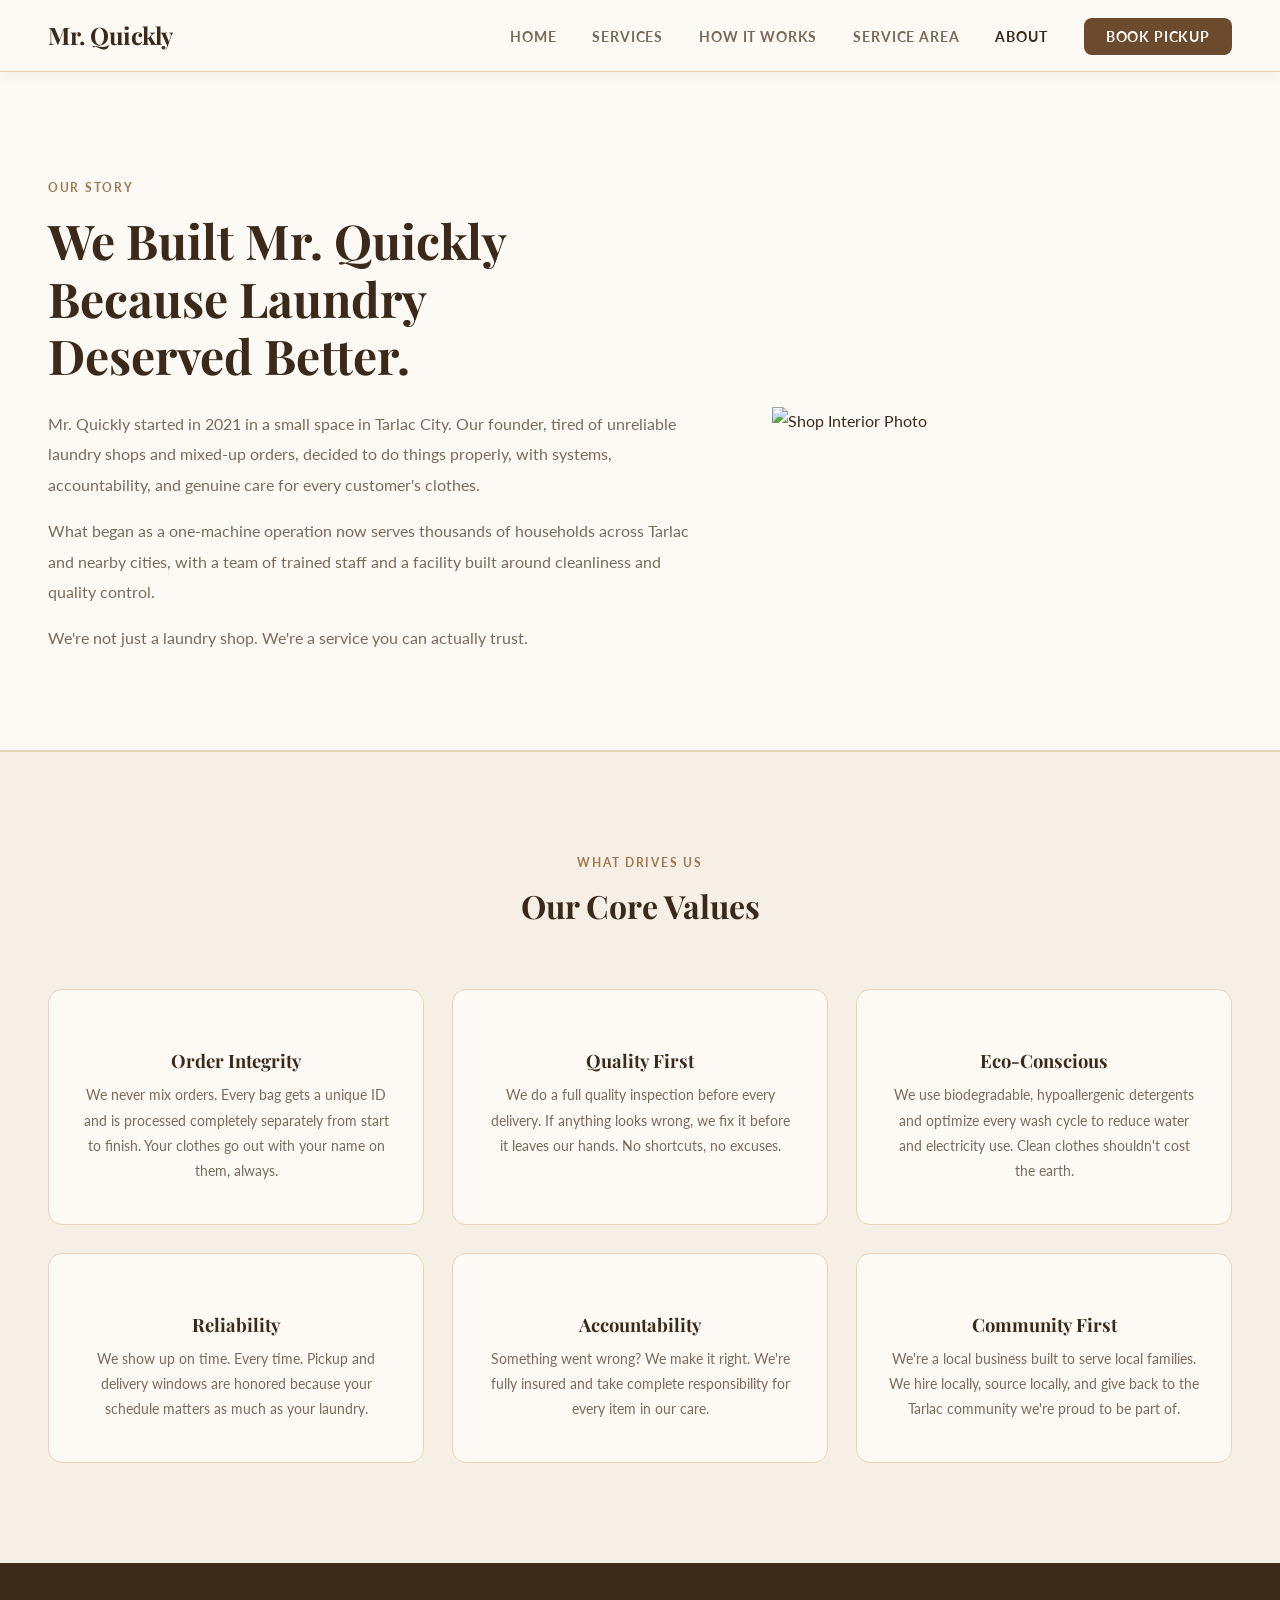
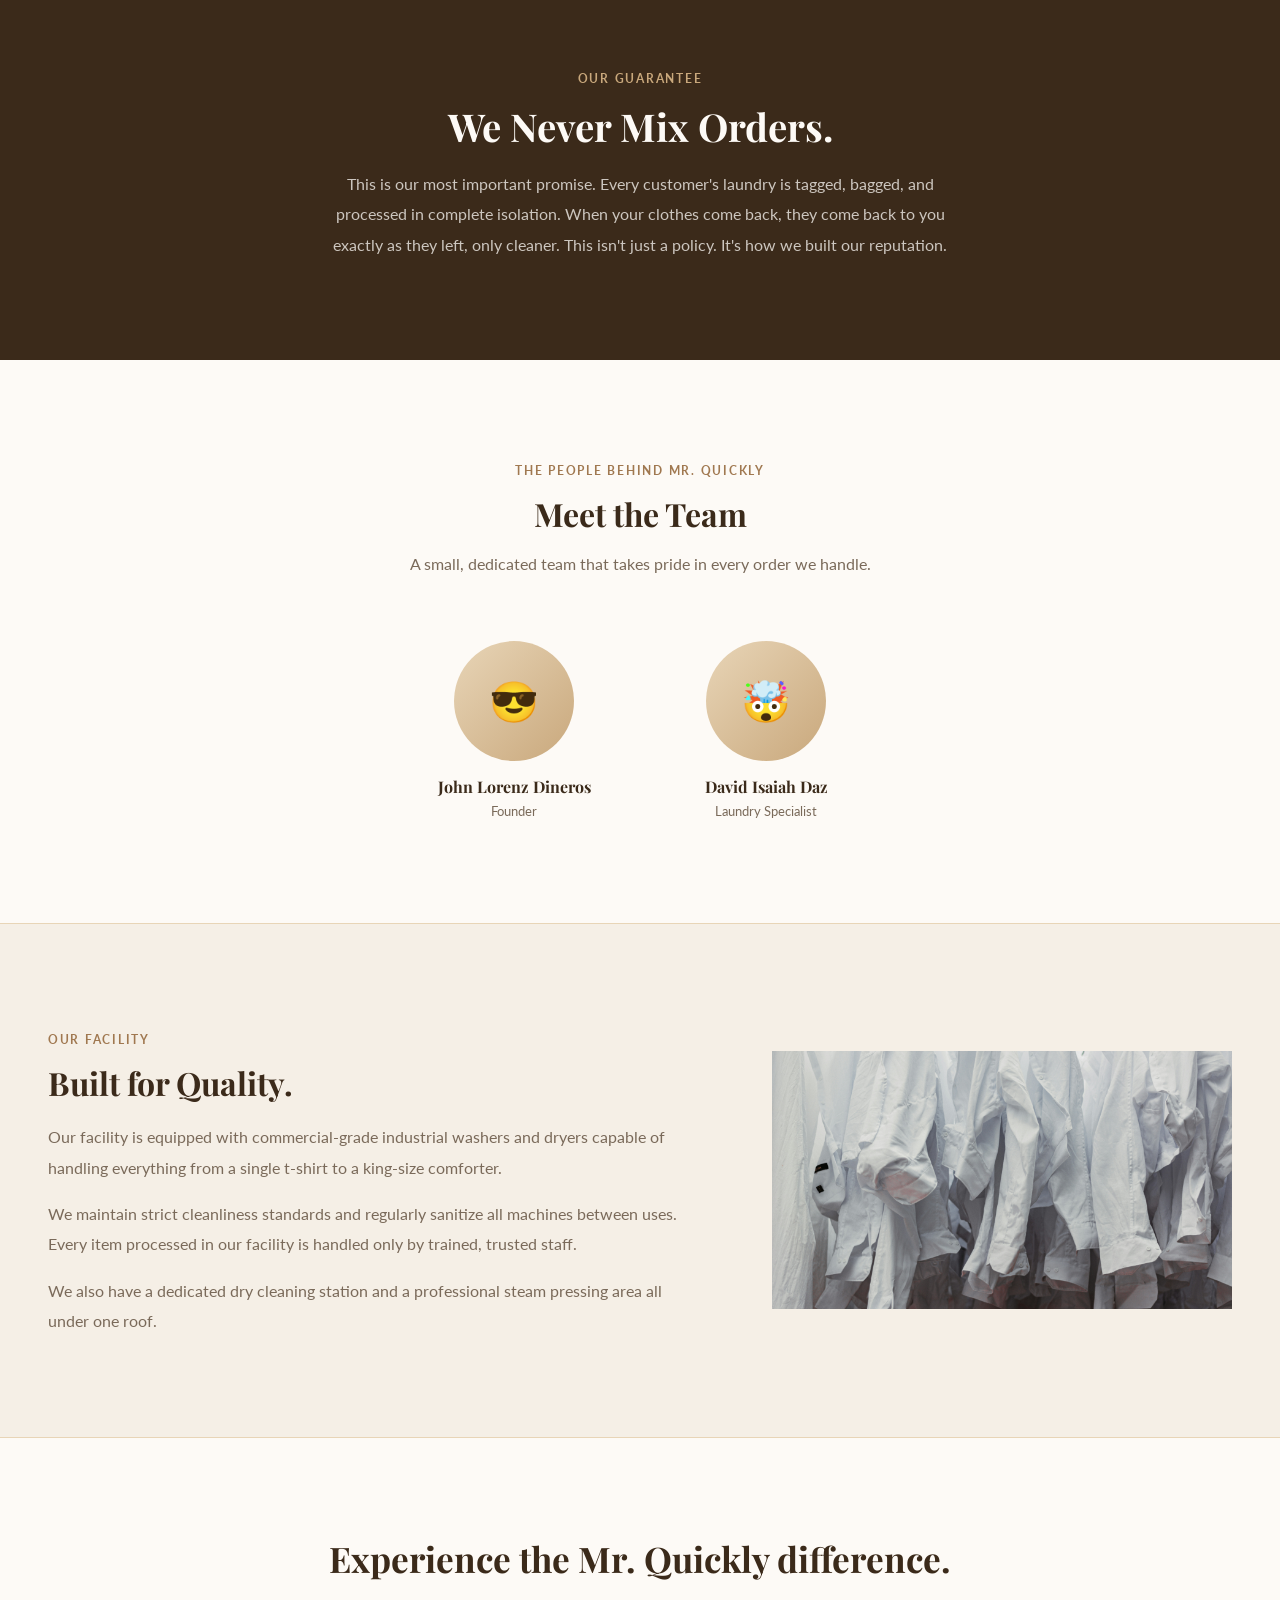
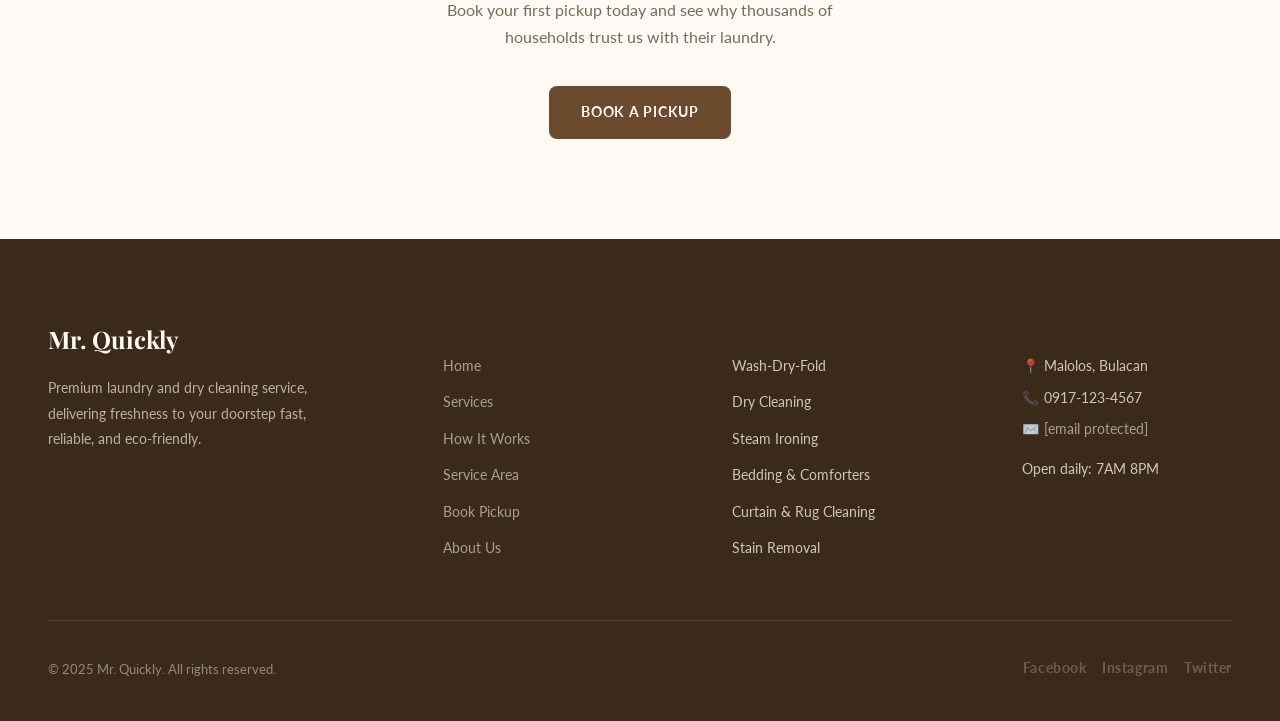
==== about.html @ 96f2aeb7 "initial commit" ====
<!DOCTYPE html>
<html lang="en">
<head>
  <meta charset="UTF-8" />
  <meta name="viewport" content="width=device-width, initial-scale=1.0" />
  <title>About Us Mr. Quickly</title>
  <link rel="stylesheet" href="style.css" />
</head>
<body>

  <!-- NAVBAR -->
  <nav class="navbar">
    <div class="navbar-inner">
      <a href="index.html" class="navbar-logo">Mr. Quickly</a>
      <ul class="navbar-links">
        <li><a href="index.html">Home</a></li>
        <li><a href="services.html">Services</a></li>
        <li><a href="how-it-works.html">How It Works</a></li>
        <li><a href="service-area.html">Service Area</a></li>
        <li><a href="about.html" class="active">About</a></li>
        <li class="nav-cta"><a href="book.html">Book Pickup</a></li>
      </ul>
    </div>
  </nav>

  <div class="page-content">

    <!-- ABOUT HERO -->
    <section style="background: var(--white); border-bottom: 1px solid var(--beige-mid);">
      <div class="about-hero">
        <div class="about-hero-content">
          <span class="section-label">Our Story</span>
          <h1>We Built Mr. Quickly<br>Because Laundry<br>Deserved Better.</h1>
          <p>Mr. Quickly started in 2021 in a small space in Tarlac City. Our founder, tired of unreliable laundry shops and mixed-up orders, decided to do things properly, with systems, accountability, and genuine care for every customer's clothes.</p>
          <p>What began as a one-machine operation now serves thousands of households across Tarlac and nearby cities, with a team of trained staff and a facility built around cleanliness and quality control.</p>
          <p>We're not just a laundry shop. We're a service you can actually trust.</p>
        </div>
        <div class="about-hero-image">
          <img src="img/interior.jpg" alt="Shop Interior Photo">
        </div>
      </div>
    </section>

    <!-- VALUES -->
    <section class="about-values">
      <span class="section-label" style="display: block; text-align: center; margin-bottom: 14px;">What Drives Us</span>
      <h2>Our Core Values</h2>
      <div class="values-grid">
        <div class="value-card">
          <div class="value-icon"></div>
          <h3>Order Integrity</h3>
          <p>We never mix orders. Every bag gets a unique ID and is processed completely separately from start to finish. Your clothes go out with your name on them, always.</p>
        </div>
        <div class="value-card">
          <div class="value-icon"></div>
          <h3>Quality First</h3>
          <p>We do a full quality inspection before every delivery. If anything looks wrong, we fix it before it leaves our hands. No shortcuts, no excuses.</p>
        </div>
        <div class="value-card">
          <div class="value-icon"></div>
          <h3>Eco-Conscious</h3>
          <p>We use biodegradable, hypoallergenic detergents and optimize every wash cycle to reduce water and electricity use. Clean clothes shouldn't cost the earth.</p>
        </div>
        <div class="value-card">
          <div class="value-icon"></div>
          <h3>Reliability</h3>
          <p>We show up on time. Every time. Pickup and delivery windows are honored because your schedule matters as much as your laundry.</p>
        </div>
        <div class="value-card">
          <div class="value-icon"></div>
          <h3>Accountability</h3>
          <p>Something went wrong? We make it right. We're fully insured and take complete responsibility for every item in our care.</p>
        </div>
        <div class="value-card">
          <div class="value-icon"></div>
          <h3>Community First</h3>
          <p>We're a local business built to serve local families. We hire locally, source locally, and give back to the Tarlac community we're proud to be part of.</p>
        </div>
      </div>
    </section>

    <!-- PROMISE -->
    <section class="about-promise">
      <span class="section-label" style="color: var(--tan);">Our Guarantee</span>
      <h2>We Never Mix Orders.</h2>
      <p>This is our most important promise. Every customer's laundry is tagged, bagged, and processed in complete isolation. When your clothes come back, they come back to you exactly as they left, only cleaner. This isn't just a policy. It's how we built our reputation.</p>
    </section>

    <!-- TEAM -->
    <section class="about-team" style="padding: 100px 48px;">
      <div style="max-width: 1360px; margin: 0 auto;">
        <span class="section-label" style="display: block; text-align: center; margin-bottom: 14px;">The People Behind Mr. Quickly</span>
        <h2>Meet the Team</h2>
        <p style="text-align: center; color: var(--gray-warm); margin-bottom: 64px; max-width: 480px; margin-left: auto; margin-right: auto;">A small, dedicated team that takes pride in every order we handle.</p>
        <div class="team-grid">
          <div class="team-card">
            <div class="team-avatar">😎</div>
            <h4>John Lorenz Dineros</h4>
            <p>Founder</p>
          </div>
          <div class="team-card">
            <div class="team-avatar">🤯</div>
            <h4>David Isaiah Daz</h4>
            <p>Laundry Specialist</p>
          </div>
        </div>
      </div>
    </section>

    <!-- FACILITY -->
    <section style="padding: 100px 48px; background: var(--beige); border-top: 1px solid var(--beige-mid);">
      <div style="max-width: 1360px; margin: 0 auto; display: flex; gap: 80px; align-items: center;">
        <div style="flex: 1;">
          <span class="section-label">Our Facility</span>
          <h2 style="font-size: 2rem; margin-bottom: 20px;">Built for Quality.</h2>
          <p style="color: var(--gray-warm); line-height: 1.9; margin-bottom: 16px;">Our facility is equipped with commercial-grade industrial washers and dryers capable of handling everything from a single t-shirt to a king-size comforter.</p>
          <p style="color: var(--gray-warm); line-height: 1.9; margin-bottom: 16px;">We maintain strict cleanliness standards and regularly sanitize all machines between uses. Every item processed in our facility is handled only by trained, trusted staff.</p>
          <p style="color: var(--gray-warm); line-height: 1.9;">We also have a dedicated dry cleaning station and a professional steam pressing area all under one roof.</p>
        </div>
        <div style="flex: 0 0 460px;">
          <img src="img/white-clothes.jpg" alt="Clothes">
        </div>
      </div>
    </section>

    <!-- CTA -->
    <section style="padding: 100px 48px; text-align: center; background: var(--white); border-top: 1px solid var(--beige-mid);">
      <h2 style="font-size: 2.2rem; margin-bottom: 16px;">Experience the Mr. Quickly difference.</h2>
      <p style="color: var(--gray-warm); margin-bottom: 36px; max-width: 440px; margin-left: auto; margin-right: auto;">Book your first pickup today and see why thousands of households trust us with their laundry.</p>
      <a href="book.html" class="btn-primary">Book a Pickup</a>
    </section>

  </div>

  <!-- FOOTER -->
  <footer class="footer">
    <div class="footer-inner">
      <div class="footer-top">
        <div class="footer-brand">
          <div class="footer-logo">Mr. Quickly</div>
          <p>Premium laundry and dry cleaning service, delivering freshness to your doorstep fast, reliable, and eco-friendly.</p>
        </div>
        <div class="footer-col">
          <h4>Pages</h4>
          <ul>
            <li><a href="index.html">Home</a></li>
            <li><a href="services.html">Services</a></li>
            <li><a href="how-it-works.html">How It Works</a></li>
            <li><a href="service-area.html">Service Area</a></li>
            <li><a href="book.html">Book Pickup</a></li>
            <li><a href="about.html">About Us</a></li>
          </ul>
        </div>
        <div class="footer-col">
          <h4>Services</h4>
          <ul>
            <li>Wash-Dry-Fold</li>
            <li>Dry Cleaning</li>
            <li>Steam Ironing</li>
            <li>Bedding & Comforters</li>
            <li>Curtain & Rug Cleaning</li>
            <li>Stain Removal</li>
          </ul>
        </div>
        <div class="footer-col footer-contact">
          <h4>Contact</h4>
          <p>📍 Malolos, Bulacan</p>
          <p>📞 0917-123-4567</p>
          <p>✉️ <a href="/cdn-cgi/l/email-protection" class="__cf_email__" data-cfemail="adc5c8c1c1c2eddddfc8ded9c2daccdec583ddc5">[email&#160;protected]</a></p>
          <p style="margin-top:16px;">Open daily: 7AM 8PM</p>
        </div>
      </div>
      <div class="footer-bottom">
        <span>© 2025 Mr. Quickly. All rights reserved.</span>
        <div class="social-links">
          <a href="#">Facebook</a>
          <a href="#">Instagram</a>
          <a href="#">Twitter</a>
        </div>
      </div>
    </div>
  </footer>
</body>
</html>
---- style.css ----
@import url('https://fonts.googleapis.com/css2?family=Playfair+Display:wght@400;500;600;700&family=Lato:wght@300;400;700&display=swap');

:root {
  --beige: #F5EFE6;
  --beige-dark: #EDE0CE;
  --beige-mid: #E8D5B7;
  --white: #FDFAF6;
  --brown-deep: #3B2A1A;
  --brown-mid: #6B4A2E;
  --brown-light: #A07850;
  --brown-accent: #8B5E3C;
  --tan: #C9A87C;
  --gray-warm: #7A6A5A;
  --shadow: 0 4px 24px rgba(59,42,26,0.10);
  --shadow-lg: 0 8px 40px rgba(59,42,26,0.14);
  --radius: 14px;
  --radius-sm: 8px;
}

*, *::before, *::after {
  box-sizing: border-box;
  margin: 0;
  padding: 0;
}

html {
  scroll-behavior: smooth;
}

body {
  background: var(--beige);
  color: var(--brown-deep);
  font-family: 'Lato', sans-serif;
  font-weight: 400;
  line-height: 1.7;
  min-width: 1200px;
}

h1, h2, h3, h4 {
  font-family: 'Playfair Display', serif;
  color: var(--brown-deep);
  line-height: 1.2;
}

a {
  text-decoration: none;
  color: inherit;
}

img {
  max-width: 100%;
  display: block;
}

/* ─── NAVBAR ─── */
.navbar {
  position: fixed;
  top: 0;
  left: 0;
  width: 100%;
  z-index: 100;
  background: var(--white);
  border-bottom: 1px solid var(--beige-mid);
  box-shadow: 0 2px 16px rgba(59,42,26,0.06);
  height: 72px;
  display: flex;
  align-items: center;
}

.navbar-inner {
  max-width: 1360px;
  margin: 0 auto;
  padding: 0 48px;
  width: 100%;
  display: flex;
  align-items: center;
  justify-content: space-between;
}

.navbar-logo {
  font-family: 'Playfair Display', serif;
  font-size: 1.5rem;
  font-weight: 700;
  color: var(--brown-deep);
  letter-spacing: -0.5px;
}

.navbar-logo span {
  color: var(--brown-accent);
}

.navbar-links {
  display: flex;
  gap: 36px;
  list-style: none;
  align-items: center;
}

.navbar-links a {
  font-size: 0.88rem;
  font-weight: 700;
  letter-spacing: 0.06em;
  text-transform: uppercase;
  color: var(--gray-warm);
}

.navbar-links a:hover,
.navbar-links a.active {
  color: var(--brown-deep);
}

.navbar-links .nav-cta a {
  background: var(--brown-mid);
  color: var(--white);
  padding: 10px 22px;
  border-radius: var(--radius-sm);
}

.navbar-links .nav-cta a:hover {
  background: var(--brown-deep);
  color: var(--white);
}

/* ─── PAGE WRAPPER ─── */
.page-content {
  padding-top: 72px;
}

/* ─── BUTTONS ─── */
.btn-primary {
  display: inline-block;
  background: var(--brown-mid);
  color: var(--white);
  padding: 14px 32px;
  border-radius: var(--radius-sm);
  font-family: 'Lato', sans-serif;
  font-size: 0.9rem;
  font-weight: 700;
  letter-spacing: 0.05em;
  text-transform: uppercase;
  border: none;
  cursor: pointer;
}

.btn-primary:hover {
  background: var(--brown-deep);
  color: var(--white);
}

.btn-outline {
  display: inline-block;
  background: transparent;
  color: var(--brown-mid);
  padding: 13px 31px;
  border-radius: var(--radius-sm);
  font-family: 'Lato', sans-serif;
  font-size: 0.9rem;
  font-weight: 700;
  letter-spacing: 0.05em;
  text-transform: uppercase;
  border: 2px solid var(--brown-mid);
  cursor: pointer;
}

.btn-outline:hover {
  background: var(--brown-mid);
  color: var(--white);
}

/* ─── SECTION LABEL ─── */
.section-label {
  display: inline-block;
  font-size: 0.78rem;
  font-weight: 700;
  letter-spacing: 0.14em;
  text-transform: uppercase;
  color: var(--brown-light);
  margin-bottom: 14px;
}

/* ─── HERO BANNER (full-width background) ─── */
.hero-banner {
  position: relative;
  width: 100%;
  min-height: 92vh;
  display: flex;
  align-items: center;
  justify-content: center;
  text-align: center;
  background:
    url('img/hero-bg.jpg') center center / cover no-repeat;
}

.hero-banner-overlay {
  position: absolute;
  inset: 0;
  background: linear-gradient(
    160deg,
    rgba(42, 28, 14, 0.72) 0%,
    rgba(91, 60, 30, 0.55) 60%,
    rgba(42, 28, 14, 0.65) 100%
  );
}

.hero-banner-content {
  position: relative;
  z-index: 1;
  max-width: 760px;
  padding: 0 48px;
}

.hero-banner-content h1 {
  font-size: 4.2rem;
  color: var(--white);
  margin-bottom: 24px;
  line-height: 1.1;
  text-shadow: 0 2px 20px rgba(0,0,0,0.25);
}

.hero-banner-content h1 em {
  font-style: italic;
  color: var(--tan);
}

.hero-banner-content p {
  font-size: 1.1rem;
  color: rgba(255, 255, 255, 0.82);
  margin-bottom: 40px;
  line-height: 1.85;
  max-width: 580px;
  margin-left: auto;
  margin-right: auto;
}

.hero-banner-content .hero-btns {
  justify-content: center;
}

.hero-banner-content .btn-outline:hover {
  background: rgba(255,255,255,0.15);
  border-color: var(--white);
  color: var(--white);
}

.hero-content {
  flex: 1;
  max-width: 560px;
}

.hero-content h1 {
  font-size: 3.8rem;
  font-weight: 700;
  color: var(--brown-deep);
  line-height: 1.1;
  margin-bottom: 24px;
}

.hero-content h1 em {
  font-style: italic;
  color: var(--brown-accent);
}

.hero-content p {
  font-size: 1.1rem;
  color: var(--gray-warm);
  margin-bottom: 36px;
  line-height: 1.8;
}

.hero-btns {
  display: flex;
  gap: 16px;
  align-items: center;
}

.hero-image {
  flex: 1;
  max-width: 580px;
}

.hero-image img {
  width: 100%;
  border-radius: 20px;
  box-shadow: var(--shadow-lg);
  object-fit: cover;
  height: 520px;
}

.hero-img-placeholder {
  width: 100%;
  height: 520px;
  border-radius: 20px;
  background: linear-gradient(135deg, var(--beige-mid) 0%, var(--tan) 60%, var(--brown-light) 100%);
  box-shadow: var(--shadow-lg);
  display: flex;
  flex-direction: column;
  align-items: center;
  justify-content: center;
  gap: 12px;
  color: var(--white);
}

/* ─── SELLING POINTS ─── */
.selling-points {
  background: var(--white);
  border-top: 1px solid var(--beige-mid);
  border-bottom: 1px solid var(--beige-mid);
  padding: 60px 48px;
}

.selling-points-inner {
  max-width: 1360px;
  margin: 0 auto;
  display: flex;
  gap: 0;
  justify-content: center;
}

.sp-item {
  flex: 1;
  text-align: center;
  padding: 40px 48px;
  border-right: 1px solid var(--beige-mid);
}

.sp-item:last-child {
  border-right: none;
}

.sp-icon {
  font-size: 2.2rem;
  margin-bottom: 16px;
}

.sp-item h3 {
  font-size: 1.2rem;
  font-weight: 600;
  margin-bottom: 8px;
}

.sp-item p {
  font-size: 0.9rem;
  color: var(--gray-warm);
}

/* ─── TESTIMONIAL STRIP ─── */
.testimonial-strip {
  background: var(--brown-deep);
  color: var(--white);
  padding: 80px 48px;
  text-align: center;
}

.testimonial-strip blockquote {
  max-width: 700px;
  margin: 0 auto;
  font-family: 'Playfair Display', serif;
  font-size: 1.6rem;
  font-style: italic;
  line-height: 1.6;
  opacity: 0.95;
}

.testimonial-strip cite {
  display: block;
  margin-top: 20px;
  font-family: 'Lato', sans-serif;
  font-size: 0.85rem;
  letter-spacing: 0.1em;
  text-transform: uppercase;
  opacity: 0.6;
  font-style: normal;
}

/* ─── HOME: WHY SECTION ─── */
.why-section {
  padding: 120px 48px;
  max-width: 1360px;
  margin: 0 auto;
  display: flex;
  gap: 80px;
  align-items: center;
}

.why-content {
  flex: 1;
}

.why-content h2 {
  font-size: 2.8rem;
  margin-bottom: 20px;
}

.why-content p {
  color: var(--gray-warm);
  font-size: 1rem;
  margin-bottom: 16px;
}

.why-features {
  margin-top: 32px;
  display: flex;
  flex-direction: column;
  gap: 14px;
}

.why-feature {
  display: flex;
  align-items: center;
  gap: 14px;
  font-size: 0.95rem;
}

.why-feature-dot {
  width: 8px;
  height: 8px;
  background: var(--brown-accent);
  border-radius: 50%;
  flex-shrink: 0;
}

.why-image {
  flex: 1;
  max-width: 500px;
}

.img-placeholder {
  width: 100%;
  height: 420px;
  border-radius: var(--radius);
  background: linear-gradient(135deg, var(--beige-mid) 0%, var(--beige-dark) 100%);
  display: flex;
  align-items: center;
  justify-content: center;
  color: var(--brown-light);
  font-family: 'Playfair Display', serif;
  font-size: 1rem;
  box-shadow: var(--shadow);
}

/* ─── SERVICES PAGE ─── */
.services-hero {
  background: var(--white);
  padding: 100px 48px 80px;
  text-align: center;
  border-bottom: 1px solid var(--beige-mid);
}

.services-hero h1 {
  font-size: 3rem;
  margin-bottom: 16px;
}

.services-hero p {
  max-width: 560px;
  margin: 0 auto;
  color: var(--gray-warm);
  font-size: 1.05rem;
}

.service-row {
  display: flex;
  align-items: center;
  justify-content: space-between;
  gap: 80px;
  padding: 100px 12%;
  max-width: 1500px;
  margin: 0 auto;
}

.service-row.alt-bg {
  background: var(--white);
}

.service-row.reverse {
  flex-direction: row-reverse;
}

.service-video {
  flex: 0 0 420px;
}

.tiktok-container {
  width: 420px;
  height: 560px;
  border-radius: 16px;
  box-shadow: var(--shadow-lg);
  overflow: hidden;
  background: var(--beige-dark);
  display: flex;
  align-items: center;
  justify-content: center;
}

.tiktok-container iframe {
  width: 100%;
  height: 100%;
  border: none;
}

.tiktok-placeholder {
  width: 100%;
  height: 100%;
  display: flex;
  flex-direction: column;
  align-items: center;
  justify-content: center;
  gap: 16px;
  background: linear-gradient(160deg, var(--beige-dark) 0%, var(--tan) 100%);
  color: var(--brown-mid);
}

.tiktok-placeholder .tiktok-icon {
  font-size: 3rem;
}

.tiktok-placeholder p {
  font-size: 0.85rem;
  font-weight: 700;
  letter-spacing: 0.05em;
  text-transform: uppercase;
  opacity: 0.7;
}

.service-info {
  flex: 1;
}

.service-tag {
  display: inline-block;
  background: var(--beige-mid);
  color: var(--brown-mid);
  font-size: 0.78rem;
  font-weight: 700;
  letter-spacing: 0.1em;
  text-transform: uppercase;
  padding: 6px 14px;
  border-radius: 40px;
  margin-bottom: 20px;
}

.service-info h2 {
  font-size: 2.2rem;
  margin-bottom: 14px;
}

.service-info p {
  color: var(--gray-warm);
  font-size: 0.98rem;
  line-height: 1.85;
  margin-bottom: 20px;
}

.service-price {
  font-family: 'Playfair Display', serif;
  font-size: 1.4rem;
  color: var(--brown-accent);
  font-weight: 600;
  margin-bottom: 28px;
}

/* ─── HOW IT WORKS ─── */
.hiw-hero {
  background: var(--white);
  padding: 100px 48px 80px;
  text-align: center;
  border-bottom: 1px solid var(--beige-mid);
}

.hiw-hero h1 {
  font-size: 3rem;
  margin-bottom: 16px;
}

.hiw-hero p {
  color: var(--gray-warm);
  max-width: 500px;
  margin: 0 auto;
}

.steps-section {
  padding: 100px 48px;
  max-width: 1360px;
  margin: 0 auto;
}

.steps-grid {
  display: flex;
  gap: 0;
  position: relative;
}

.steps-grid::before {
  content: '';
  position: absolute;
  top: 64px;
  left: 12%;
  right: 12%;
  height: 2px;
  background: var(--beige-mid);
}

.step-card {
  flex: 1;
  text-align: center;
  padding: 0 32px;
}

.step-num {
  width: 60px;
  height: 60px;
  background: var(--brown-mid);
  color: var(--white);
  border-radius: 50%;
  display: flex;
  align-items: center;
  justify-content: center;
  font-family: 'Playfair Display', serif;
  font-size: 1.4rem;
  font-weight: 700;
  margin: 0 auto 32px;
  position: relative;
  z-index: 1;
}

.step-card h3 {
  font-size: 1.25rem;
  margin-bottom: 12px;
}

.step-card p {
  font-size: 0.9rem;
  color: var(--gray-warm);
  line-height: 1.8;
}

.hiw-details {
  padding: 80px 48px;
  background: var(--white);
  border-top: 1px solid var(--beige-mid);
}

.hiw-details-inner {
  max-width: 1360px;
  margin: 0 auto;
}

.hiw-details h2 {
  font-size: 2rem;
  text-align: center;
  margin-bottom: 60px;
}

.hiw-details-grid {
  display: grid;
  grid-template-columns: repeat(3, 1fr);
  gap: 32px;
}

.hiw-detail-card {
  background: var(--beige);
  border-radius: var(--radius);
  padding: 36px 32px;
  border: 1px solid var(--beige-mid);
}

.hiw-detail-card h4 {
  font-size: 1.1rem;
  margin-bottom: 10px;
}

.hiw-detail-card p {
  font-size: 0.88rem;
  color: var(--gray-warm);
}

/* ─── SERVICE AREA ─── */
.area-hero {
  padding: 100px 48px 60px;
  text-align: center;
  background: var(--white);
  border-bottom: 1px solid var(--beige-mid);
}

.area-hero h1 {
  font-size: 3rem;
  margin-bottom: 16px;
}

.area-hero p {
  max-width: 540px;
  margin: 0 auto;
  color: var(--gray-warm);
}

.map-section {
  padding: 80px 48px;
  max-width: 1360px;
  margin: 0 auto;
}

.map-wrapper {
  border-radius: 20px;
  overflow: hidden;
  box-shadow: var(--shadow-lg);
  border: 1px solid var(--beige-mid);
}

.map-wrapper iframe {
  width: 100%;
  height: 520px;
  border: none;
  display: block;
}

.areas-grid {
  padding: 80px 48px;
  background: var(--white);
  border-top: 1px solid var(--beige-mid);
}

.areas-grid-inner {
  max-width: 1360px;
  margin: 0 auto;
}

.areas-grid h2 {
  font-size: 2rem;
  margin-bottom: 48px;
  text-align: center;
}

.areas-list {
  display: grid;
  grid-template-columns: repeat(4, 1fr);
  gap: 16px;
}

.area-tag {
  background: var(--beige);
  border: 1px solid var(--beige-mid);
  border-radius: var(--radius-sm);
  padding: 16px 20px;
  font-size: 0.9rem;
  font-weight: 700;
  color: var(--brown-mid);
  text-align: center;
}

/* ─── BOOK PAGE ─── */
.book-hero {
  padding: 100px 48px 60px;
  text-align: center;
  background: var(--white);
  border-bottom: 1px solid var(--beige-mid);
}

.book-hero h1 {
  font-size: 3rem;
  margin-bottom: 16px;
}

.book-hero p {
  max-width: 520px;
  margin: 0 auto;
  color: var(--gray-warm);
}

.book-section {
  padding: 80px 48px 120px;
  max-width: 1360px;
  margin: 0 auto;
  display: flex;
  gap: 80px;
  align-items: flex-start;
}

.book-form-wrap {
  flex: 1;
}

.book-sidebar {
  flex: 0 0 340px;
}

.sidebar-card {
  background: var(--white);
  border-radius: var(--radius);
  padding: 36px 32px;
  border: 1px solid var(--beige-mid);
  box-shadow: var(--shadow);
  margin-bottom: 24px;
}

.sidebar-card h3 {
  font-size: 1.1rem;
  margin-bottom: 16px;
  padding-bottom: 12px;
  border-bottom: 1px solid var(--beige-mid);
}

.sidebar-card ul {
  list-style: none;
  display: flex;
  flex-direction: column;
  gap: 10px;
}

.sidebar-card li {
  font-size: 0.88rem;
  color: var(--gray-warm);
  display: flex;
  align-items: center;
  gap: 10px;
}

.sidebar-card li::before {
  content: '✓';
  color: var(--brown-accent);
  font-weight: 700;
}

/* FORM */
.laundry-form {
  background: var(--white);
  border-radius: 20px;
  padding: 52px 48px;
  border: 1px solid var(--beige-mid);
  box-shadow: var(--shadow);
}

.form-row {
  display: flex;
  gap: 24px;
  margin-bottom: 0;
}

.form-group {
  display: flex;
  flex-direction: column;
  gap: 8px;
  margin-bottom: 24px;
  flex: 1;
}

.form-group label {
  font-size: 0.83rem;
  font-weight: 700;
  letter-spacing: 0.05em;
  text-transform: uppercase;
  color: var(--brown-mid);
}

.form-group input,
.form-group select,
.form-group textarea {
  background: var(--beige);
  border: 1.5px solid var(--beige-mid);
  border-radius: var(--radius-sm);
  padding: 13px 16px;
  font-family: 'Lato', sans-serif;
  font-size: 0.95rem;
  color: var(--brown-deep);
  width: 100%;
  outline: none;
}

.form-group input:focus,
.form-group select:focus,
.form-group textarea:focus {
  border-color: var(--brown-light);
  background: var(--white);
}

.form-group input.error,
.form-group select.error,
.form-group textarea.error {
  border-color: #c0392b;
}

.form-group .error-msg {
  font-size: 0.78rem;
  color: #c0392b;
  display: none;
}

.form-group .error-msg.show {
  display: block;
}

.form-group textarea {
  resize: vertical;
  min-height: 100px;
}

.checkboxes-label {
  font-size: 0.83rem;
  font-weight: 700;
  letter-spacing: 0.05em;
  text-transform: uppercase;
  color: var(--brown-mid);
  margin-bottom: 12px;
  display: block;
}

.checkboxes-grid {
  display: grid;
  grid-template-columns: repeat(2, 1fr);
  gap: 10px;
  margin-bottom: 24px;
}

.checkbox-item {
  display: flex;
  align-items: center;
  gap: 10px;
  font-size: 0.9rem;
  color: var(--brown-deep);
  cursor: pointer;
}

.checkbox-item input[type="checkbox"] {
  width: 18px;
  height: 18px;
  accent-color: var(--brown-mid);
  cursor: pointer;
  flex-shrink: 0;
}

.form-divider {
  border: none;
  border-top: 1px solid var(--beige-mid);
  margin: 12px 0 32px;
}

.form-section-title {
  font-family: 'Playfair Display', serif;
  font-size: 1.1rem;
  color: var(--brown-mid);
  margin-bottom: 20px;
  margin-top: 4px;
}

.form-submit-row {
  display: flex;
  align-items: center;
  gap: 20px;
  margin-top: 8px;
}

.form-submit-row .btn-primary {
  padding: 15px 40px;
  font-size: 0.95rem;
}

.form-note {
  font-size: 0.8rem;
  color: var(--gray-warm);
}

#confirmation-msg {
  display: none;
  background: #f0ebe3;
  border: 1.5px solid var(--tan);
  border-radius: var(--radius);
  padding: 32px 36px;
  text-align: center;
  margin-top: 24px;
}

#confirmation-msg h3 {
  font-size: 1.5rem;
  margin-bottom: 8px;
  color: var(--brown-mid);
}

#confirmation-msg p {
  color: var(--gray-warm);
}

/* ─── ABOUT PAGE ─── */
.about-hero {
  padding: 100px 48px 80px;
  background: var(--white);
  border-bottom: 1px solid var(--beige-mid);
  max-width: 1360px;
  margin: 0 auto;
  display: flex;
  gap: 80px;
  align-items: center;
}

.about-hero-content {
  flex: 1;
}

.about-hero-content h1 {
  font-size: 3rem;
  margin-bottom: 24px;
}

.about-hero-content p {
  color: var(--gray-warm);
  font-size: 1rem;
  line-height: 1.9;
  margin-bottom: 16px;
}

.about-hero-image {
  flex: 0 0 460px;
}

.about-values {
  padding: 100px 48px;
  max-width: 1360px;
  margin: 0 auto;
}

.about-values h2 {
  font-size: 2rem;
  text-align: center;
  margin-bottom: 64px;
}

.values-grid {
  display: grid;
  grid-template-columns: repeat(3, 1fr);
  gap: 28px;
}

.value-card {
  background: var(--white);
  border-radius: var(--radius);
  padding: 40px 32px;
  border: 1px solid var(--beige-mid);
  text-align: center;
}

.value-icon {
  font-size: 2.4rem;
  margin-bottom: 20px;
}

.value-card h3 {
  font-size: 1.15rem;
  margin-bottom: 10px;
}

.value-card p {
  font-size: 0.88rem;
  color: var(--gray-warm);
  line-height: 1.8;
}

.about-promise {
  background: var(--brown-deep);
  color: var(--white);
  padding: 100px 48px;
  text-align: center;
}

.about-promise h2 {
  color: var(--white);
  font-size: 2.4rem;
  margin-bottom: 20px;
}

.about-promise p {
  max-width: 640px;
  margin: 0 auto;
  font-size: 1rem;
  opacity: 0.75;
  line-height: 1.9;
}

.about-team {
  padding: 100px 48px;
  max-width: 1360px;
  margin: 0 auto;
  background: var(--white);
}

.about-team h2 {
  font-size: 2rem;
  text-align: center;
  margin-bottom: 16px;
}

.about-team > p {
  text-align: center;
  color: var(--gray-warm);
  margin-bottom: 64px;
}

.team-grid {
  display: flex;
  gap: 32px;
  justify-content: center;
}

.team-card {
  text-align: center;
  width: 220px;
}

.team-avatar {
  width: 120px;
  height: 120px;
  border-radius: 50%;
  background: linear-gradient(135deg, var(--beige-mid), var(--tan));
  margin: 0 auto 16px;
  display: flex;
  align-items: center;
  justify-content: center;
  font-size: 2.5rem;
}

.team-card h4 {
  font-size: 1rem;
  margin-bottom: 4px;
}

.team-card p {
  font-size: 0.82rem;
  color: var(--gray-warm);
}

/* ─── FOOTER ─── */
.footer {
  background: var(--brown-deep);
  color: var(--white);
  padding: 80px 48px 40px;
}

.footer-inner {
  max-width: 1360px;
  margin: 0 auto;
}

.footer-top {
  display: flex;
  gap: 80px;
  padding-bottom: 60px;
  border-bottom: 1px solid rgba(255,255,255,0.12);
  margin-bottom: 36px;
}

.footer-brand {
  flex: 1.5;
}

.footer-logo {
  font-family: 'Playfair Display', serif;
  font-size: 1.5rem;
  font-weight: 700;
  margin-bottom: 16px;
}

.footer-logo span {
  color: var(--tan);
}

.footer-brand p {
  font-size: 0.88rem;
  opacity: 0.65;
  line-height: 1.8;
  max-width: 300px;
}

.footer-col h4 {
  font-family: 'Lato', sans-serif;
  font-size: 0.78rem;
  font-weight: 700;
  letter-spacing: 0.1em;
  text-transform: uppercase;
  opacity: 0.55;
  margin-bottom: 20px;
}

.footer-col {
  flex: 1;
}

.footer-col ul {
  list-style: none;
  display: flex;
  flex-direction: column;
  gap: 12px;
}

.footer-col li {
  font-size: 0.9rem;
  opacity: 0.75;
}

.footer-col a {
  color: var(--white);
  opacity: 0.75;
}

.footer-col a:hover {
  opacity: 1;
}

.footer-contact p {
  font-size: 0.88rem;
  opacity: 0.75;
  margin-bottom: 8px;
}

.footer-bottom {
  display: flex;
  justify-content: space-between;
  align-items: center;
  font-size: 0.82rem;
  opacity: 0.45;
}

.social-links {
  display: flex;
  gap: 16px;
}

.social-links a {
  color: var(--white);
  opacity: 0.55;
  font-size: 0.85rem;
  font-weight: 700;
  letter-spacing: 0.04em;
}

.social-links a:hover {
  opacity: 1;
}
.tiktok-container video {
  width: 100%;
  height: 100%;
  object-fit: cover; /* makes it fill like TikTok */
  border-radius: 16px;
}
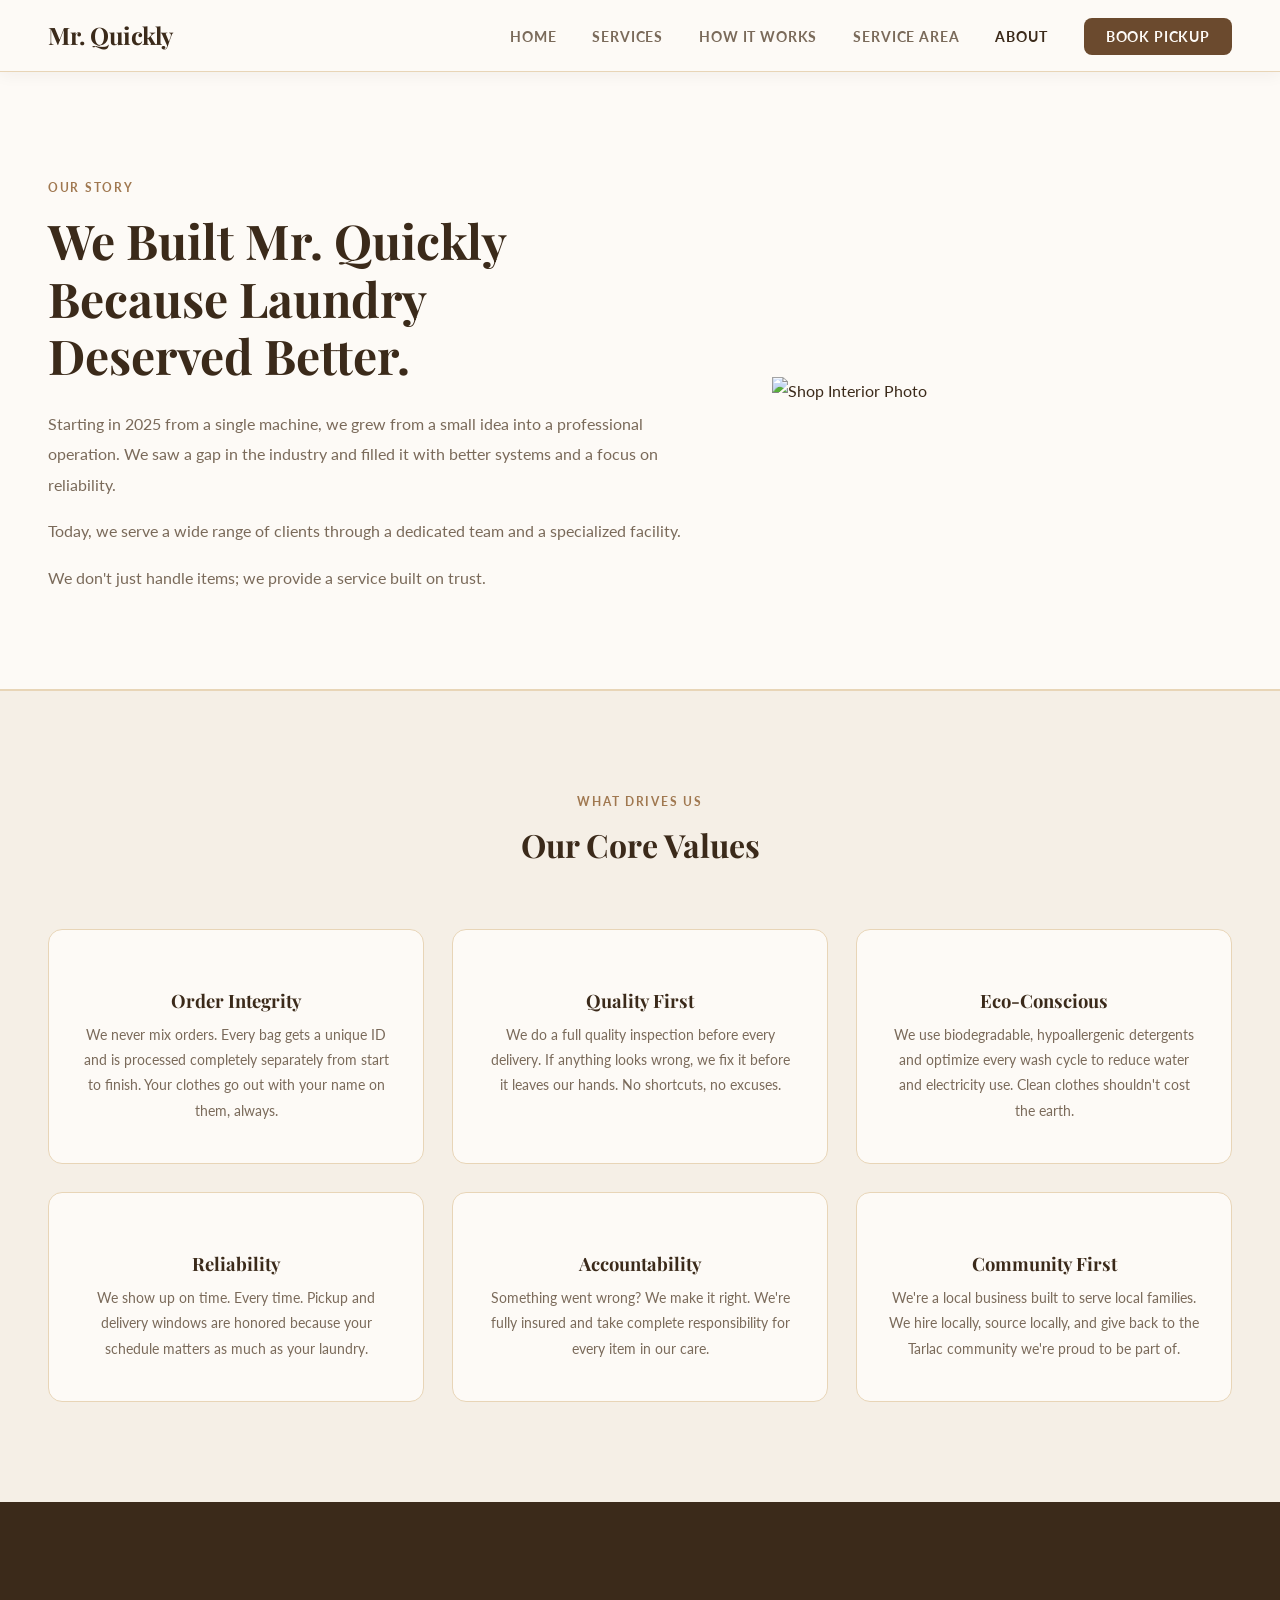
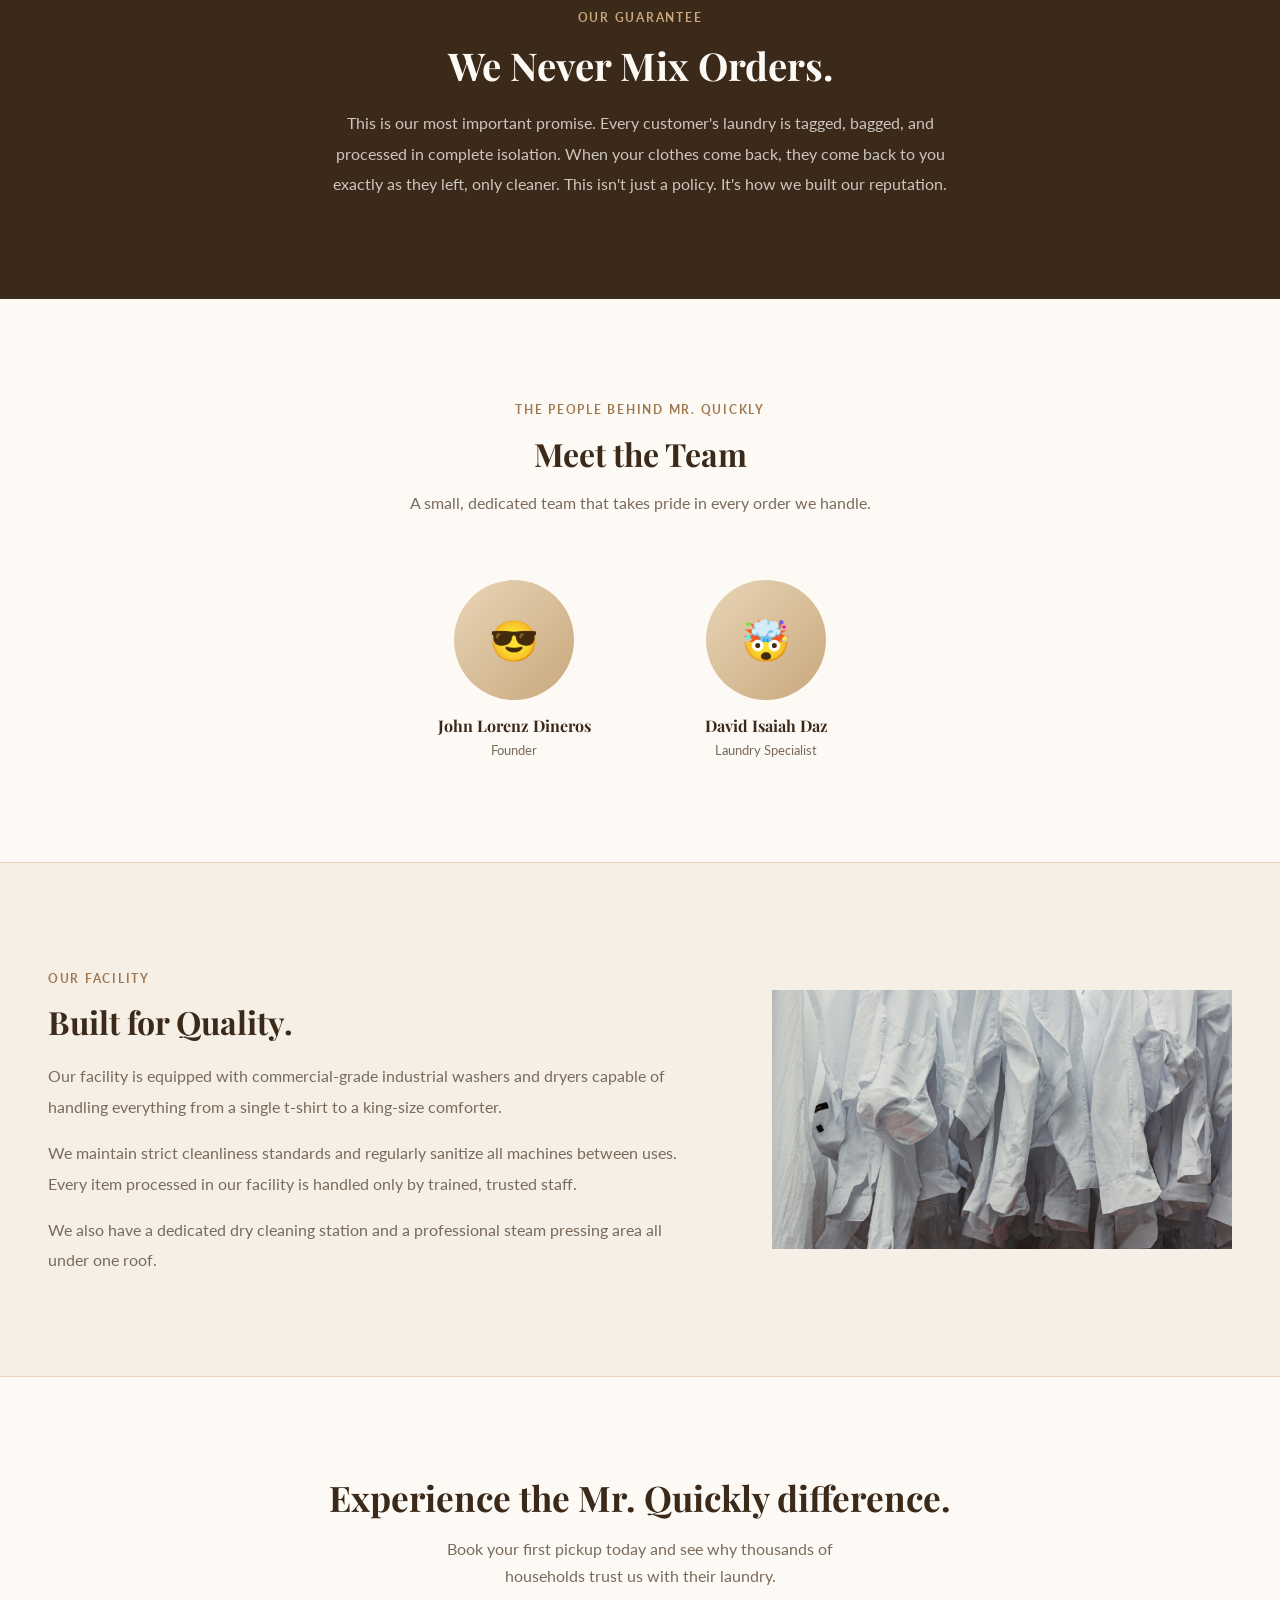
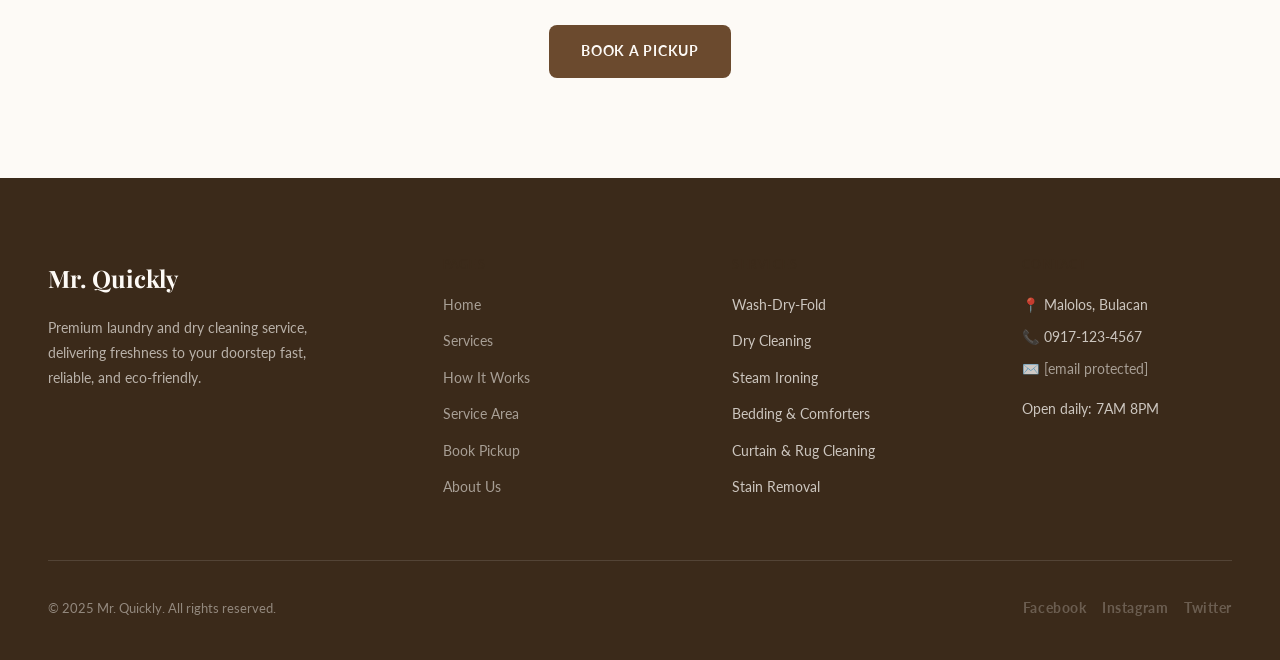
==== commit 19708d41: "fixed about" ====
--- a/about.html
+++ b/about.html
@@ -31,9 +31,9 @@
         <div class="about-hero-content">
           <span class="section-label">Our Story</span>
           <h1>We Built Mr. Quickly<br>Because Laundry<br>Deserved Better.</h1>
-          <p>Mr. Quickly started in 2021 in a small space in Tarlac City. Our founder, tired of unreliable laundry shops and mixed-up orders, decided to do things properly, with systems, accountability, and genuine care for every customer's clothes.</p>
-          <p>What began as a one-machine operation now serves thousands of households across Tarlac and nearby cities, with a team of trained staff and a facility built around cleanliness and quality control.</p>
-          <p>We're not just a laundry shop. We're a service you can actually trust.</p>
+          <p>Starting in 2025 from a single machine, we grew from a small idea into a professional operation. We saw a gap in the industry and filled it with better systems and a focus on reliability.</p>
+          <p>Today, we serve a wide range of clients through a dedicated team and a specialized facility.</p>
+          <p>We don't just handle items; we provide a service built on trust.</p>
         </div>
         <div class="about-hero-image">
           <img src="img/interior.jpg" alt="Shop Interior Photo">
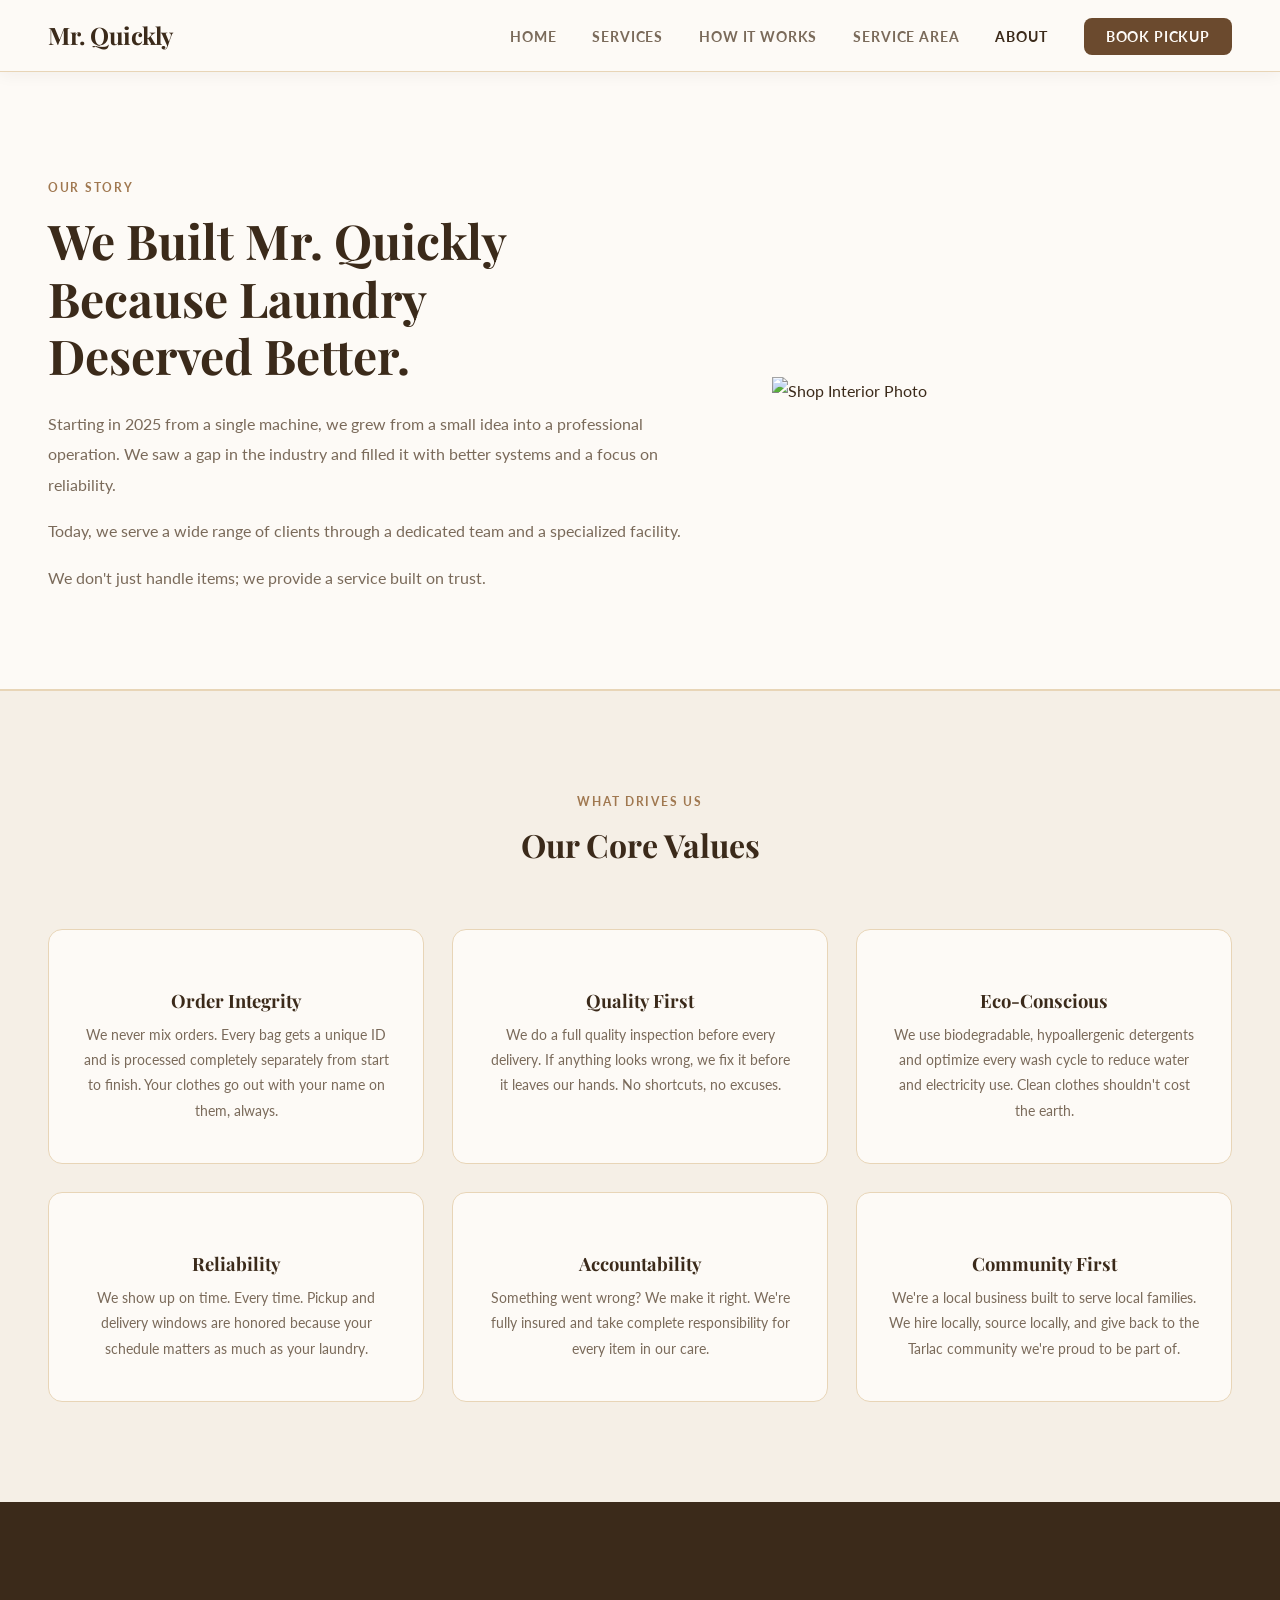
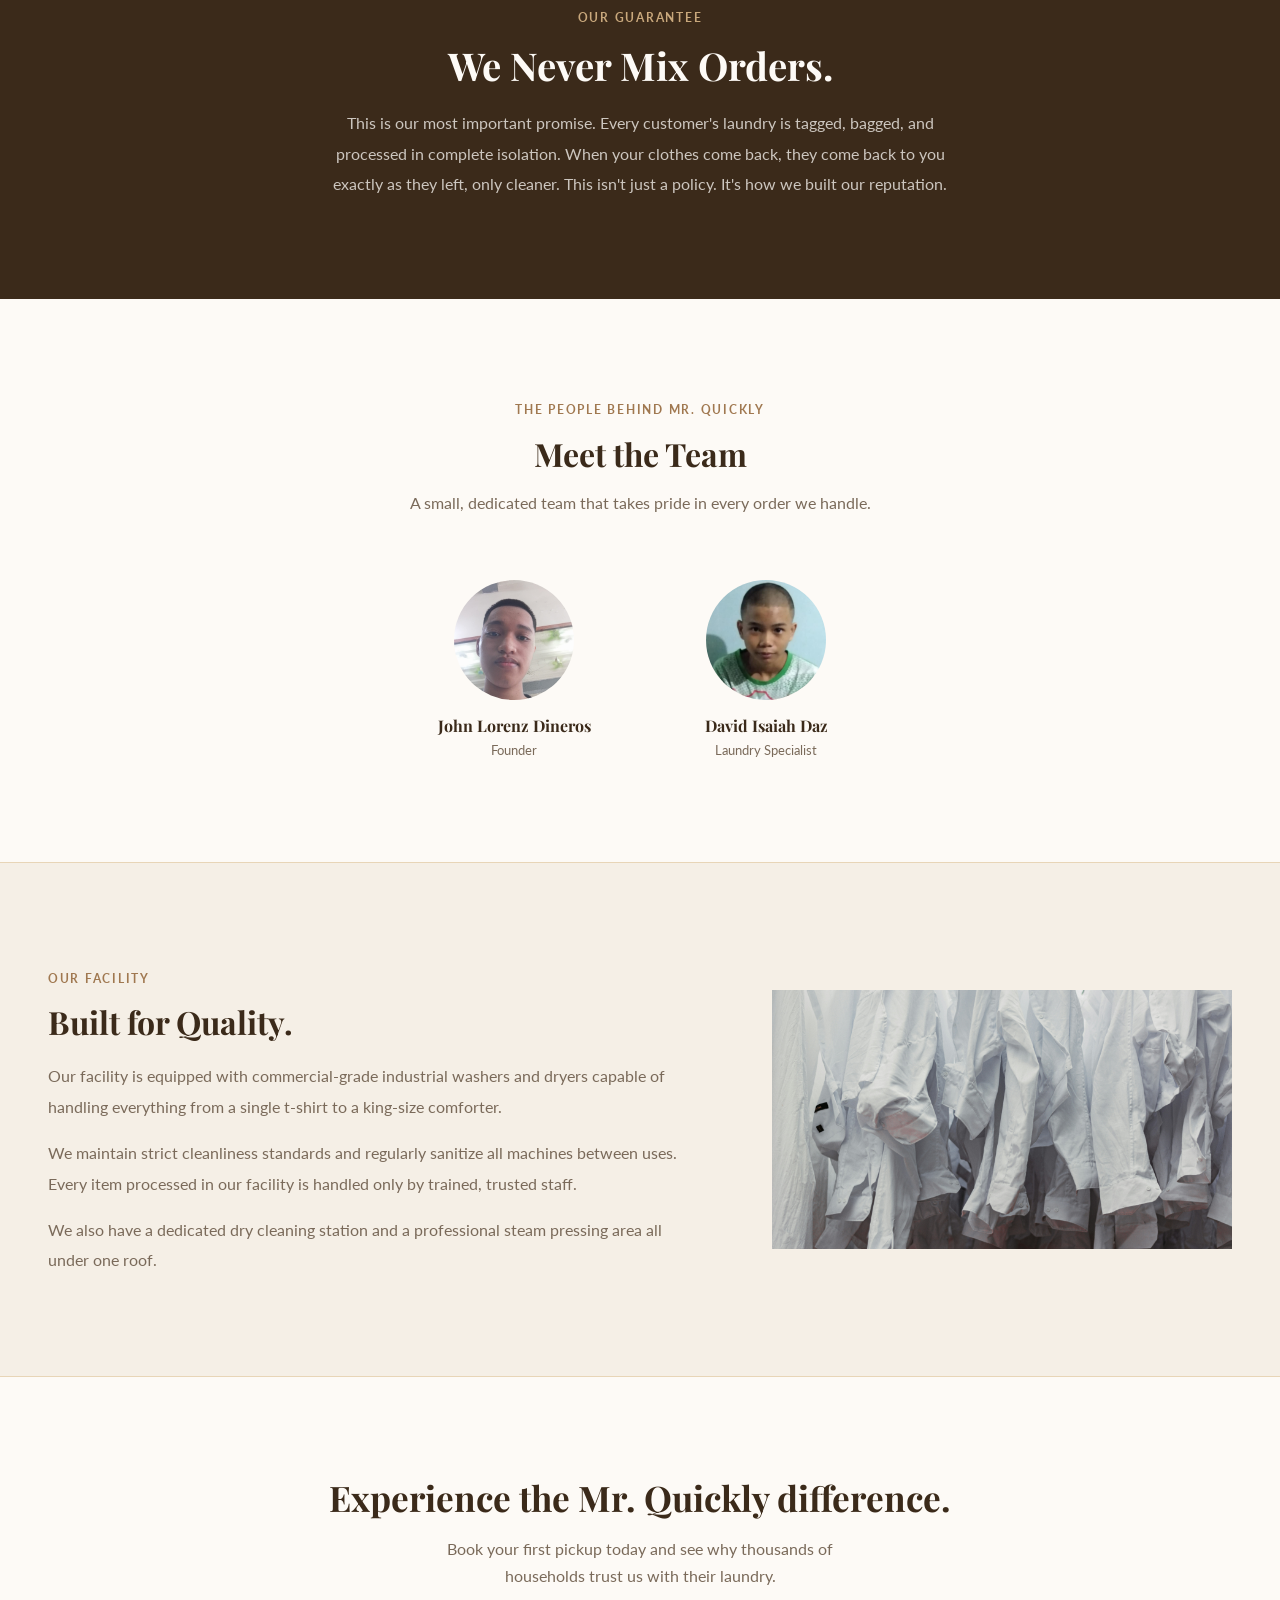
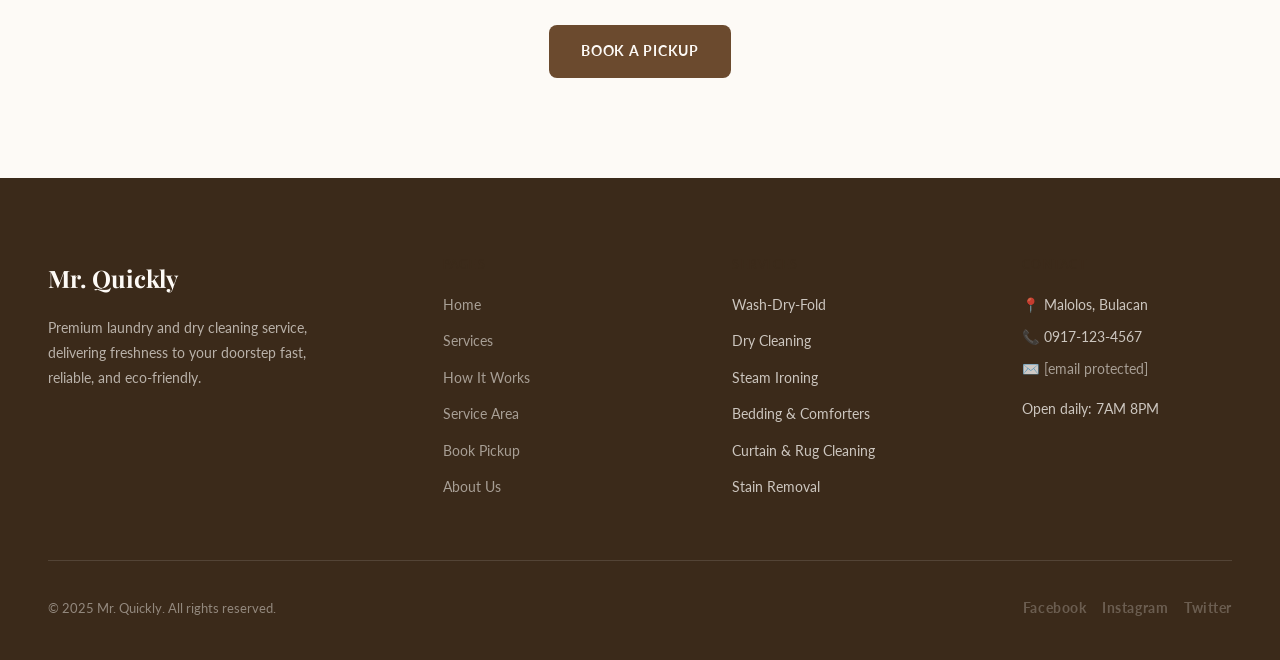
==== commit c6a39a14: "added meme in about us" ====
--- a/about.html
+++ b/about.html
@@ -94,12 +94,16 @@
         <p style="text-align: center; color: var(--gray-warm); margin-bottom: 64px; max-width: 480px; margin-left: auto; margin-right: auto;">A small, dedicated team that takes pride in every order we handle.</p>
         <div class="team-grid">
           <div class="team-card">
-            <div class="team-avatar">😎</div>
+            <div class="team-avatar">
+              <img src="img/john.jpg" alt="John image">
+            </div>
             <h4>John Lorenz Dineros</h4>
             <p>Founder</p>
           </div>
           <div class="team-card">
-            <div class="team-avatar">🤯</div>
+            <div class="team-avatar">
+              <img src="img/david.jpg" alt="David image">
+            </div>
             <h4>David Isaiah Daz</h4>
             <p>Laundry Specialist</p>
           </div>
--- a/style.css
+++ b/style.css
@@ -1107,12 +1107,18 @@
   width: 120px;
   height: 120px;
   border-radius: 50%;
+  overflow: hidden; /* important to crop image into circle */
+  margin: 0 auto 16px;
+  display: flex;
+  align-items: center;
+  justify-content: center;
   background: linear-gradient(135deg, var(--beige-mid), var(--tan));
-  margin: 0 auto 16px;
-  display: flex;
-  align-items: center;
-  justify-content: center;
-  font-size: 2.5rem;
+}
+
+.team-avatar img {
+  width: 100%;
+  height: 100%;
+  object-fit: cover; /* makes sure image fills the circle without distortion */
 }
 
 .team-card h4 {
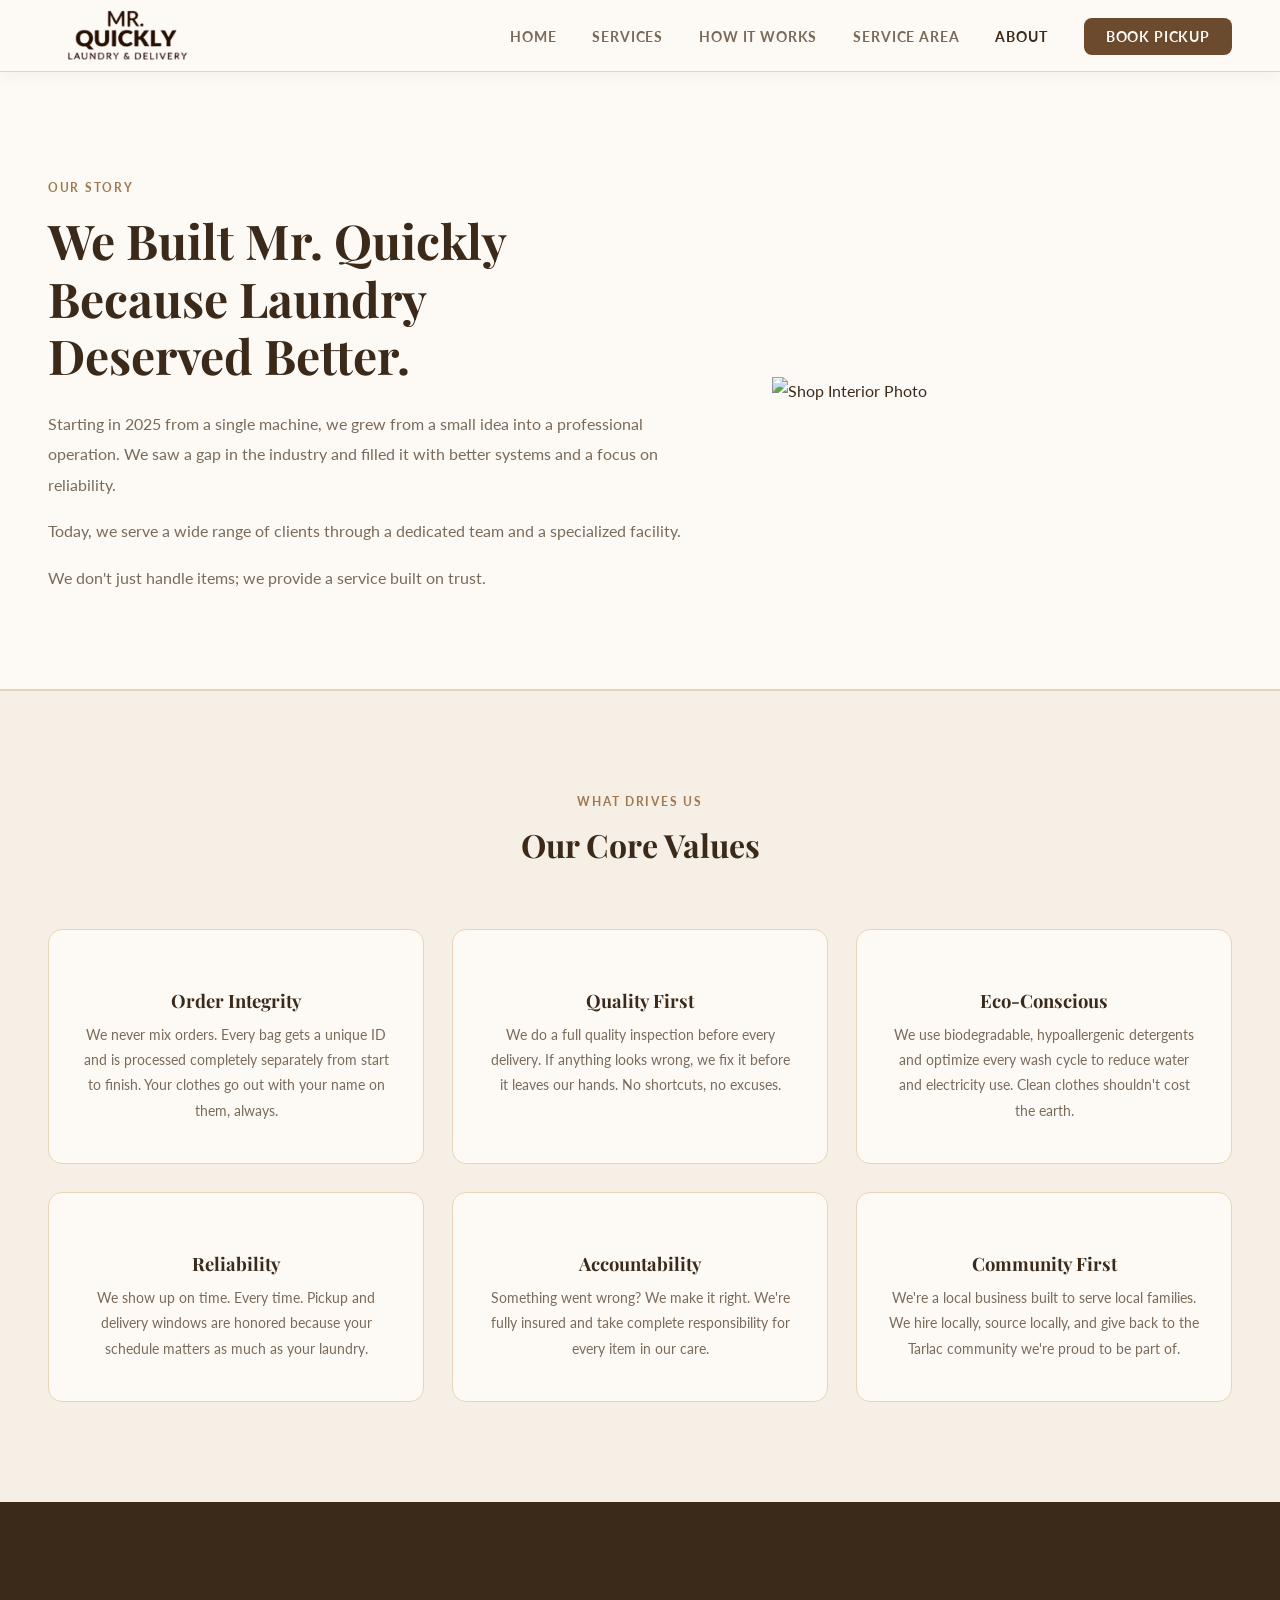
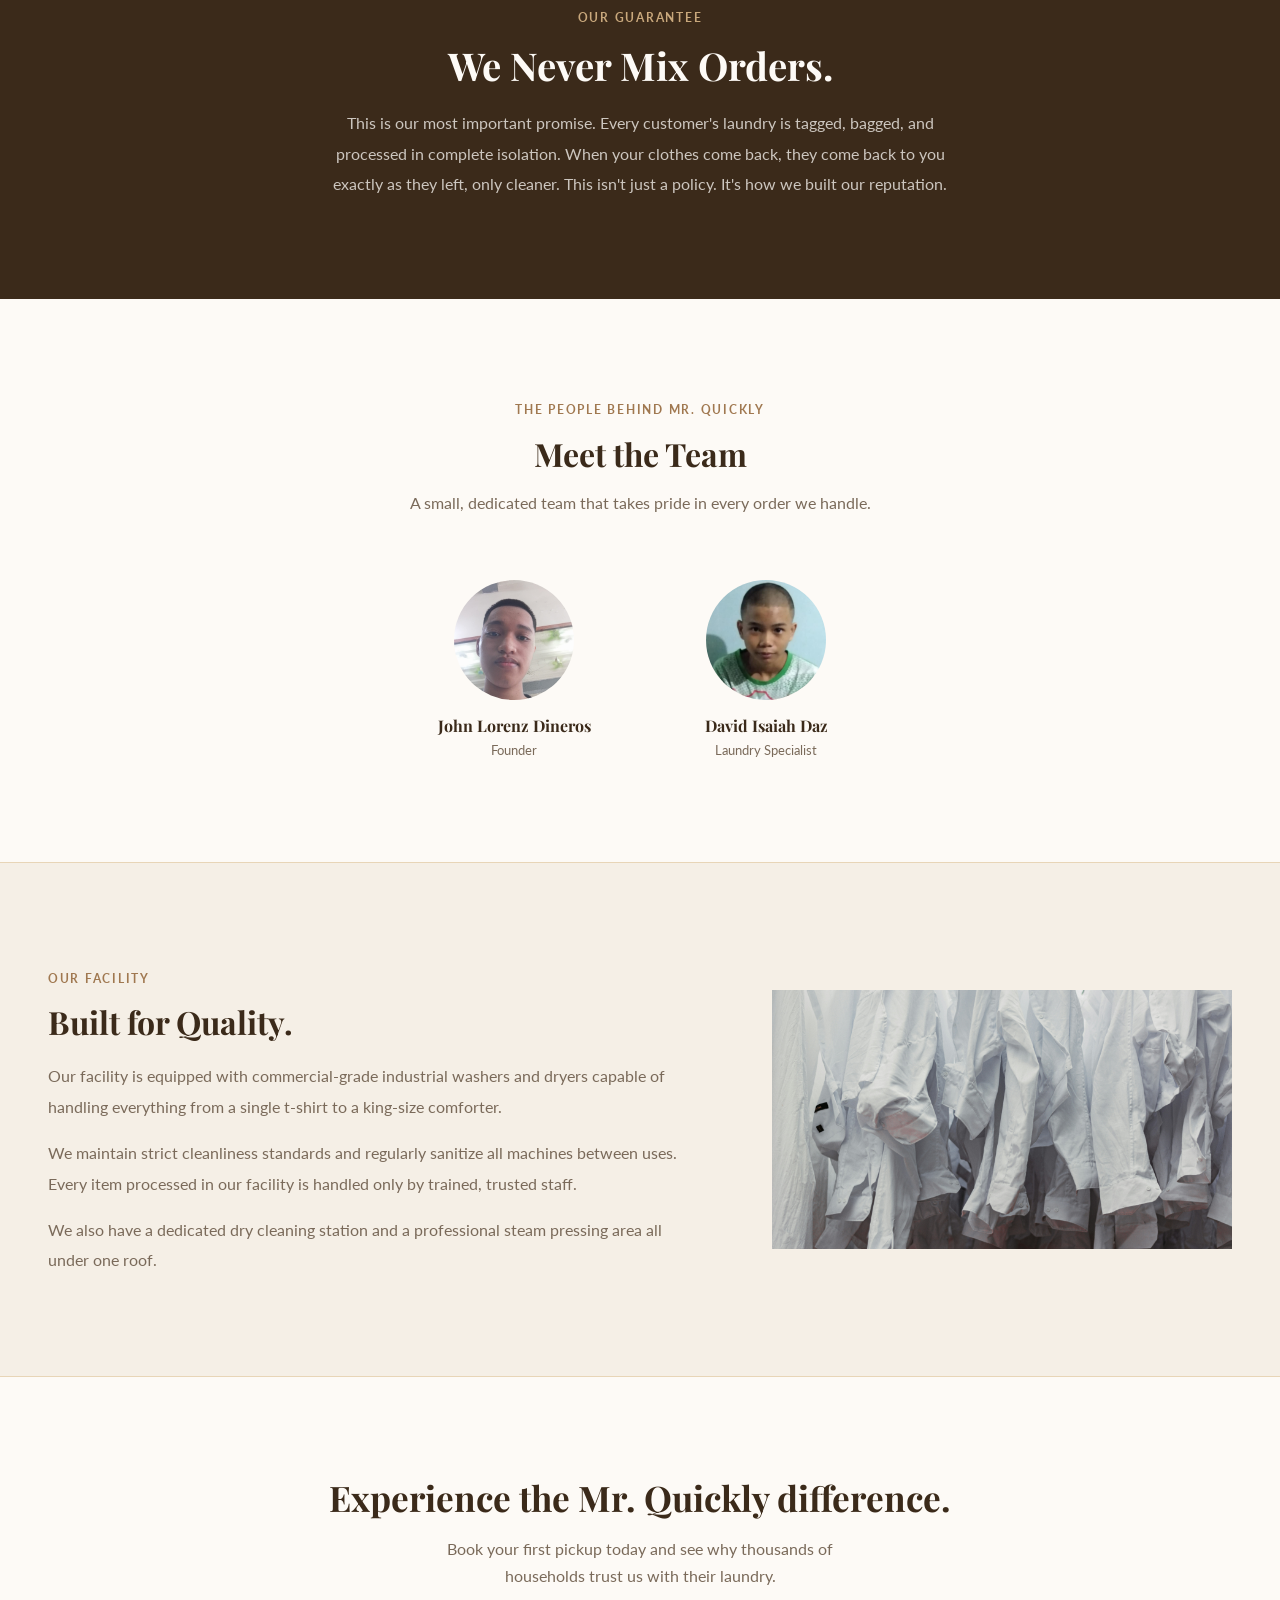
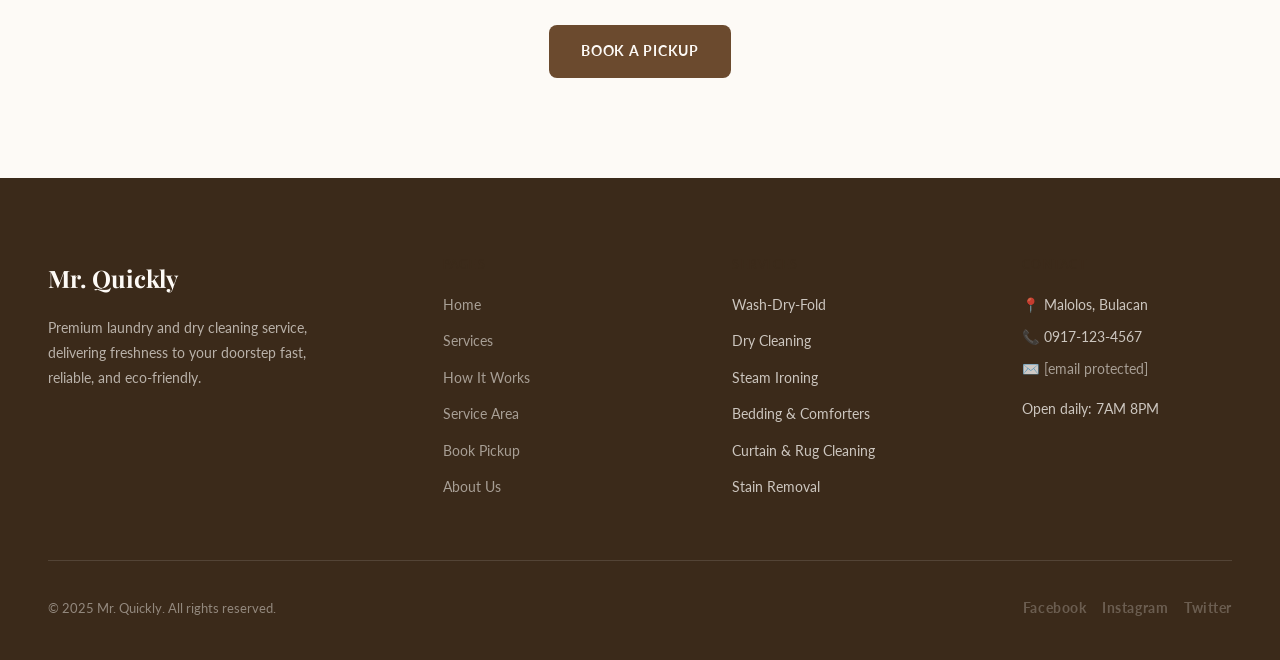
==== commit 2f6e9ff7: "change logo" ====
--- a/about.html
+++ b/about.html
@@ -11,7 +11,9 @@
   <!-- NAVBAR -->
   <nav class="navbar">
     <div class="navbar-inner">
-      <a href="index.html" class="navbar-logo">Mr. Quickly</a>
+      <a href="index.html" class="navbar-logo">
+        <img src="img/logo.png" alt="Logo" class="navbar-logo-img">
+      </a>
       <ul class="navbar-links">
         <li><a href="index.html">Home</a></li>
         <li><a href="services.html">Services</a></li>
--- a/style.css
+++ b/style.css
@@ -84,6 +84,16 @@
   color: var(--brown-deep);
   letter-spacing: -0.5px;
 }
+.navbar-logo {
+  display: flex;
+  align-items: center;
+}
+
+.navbar-logo-img {
+  width: 150px; /* slightly smaller than before */
+  height: auto;
+  object-fit: contain;
+}
 
 .navbar-logo span {
   color: var(--brown-accent);
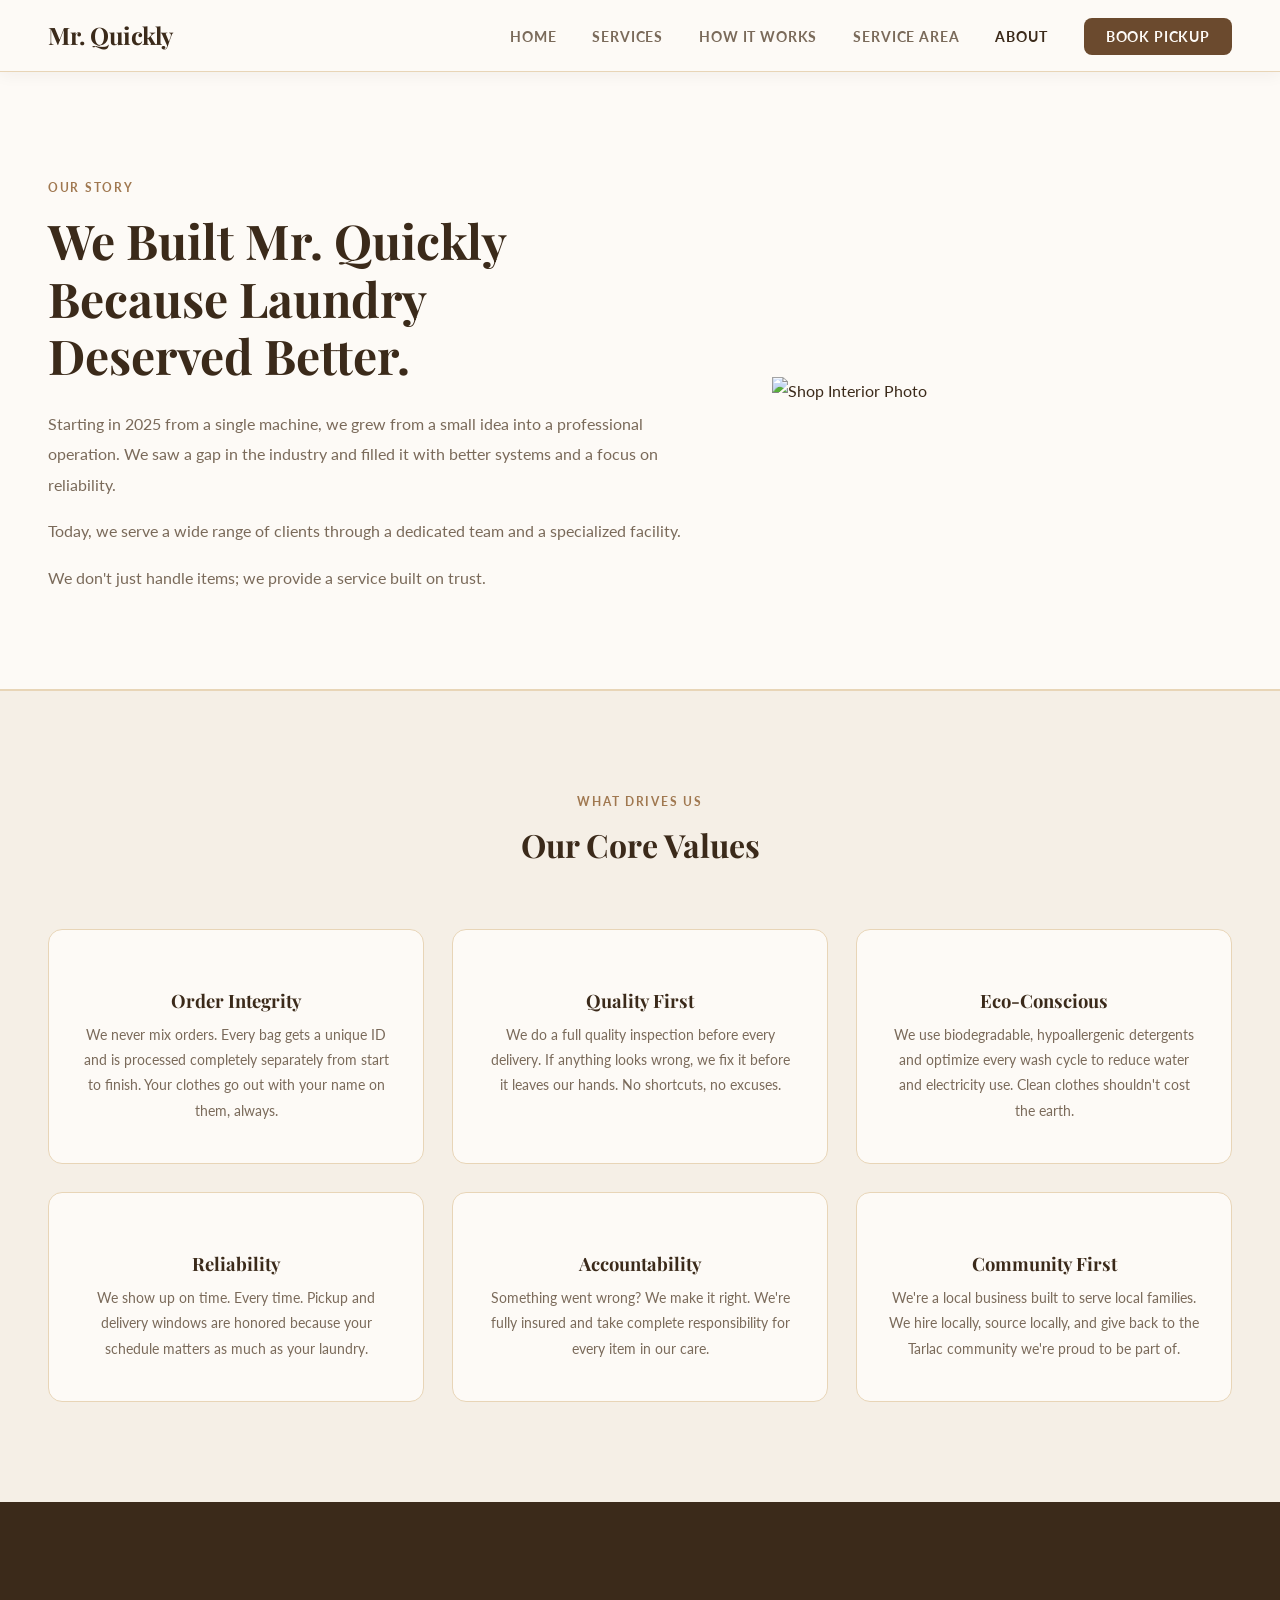
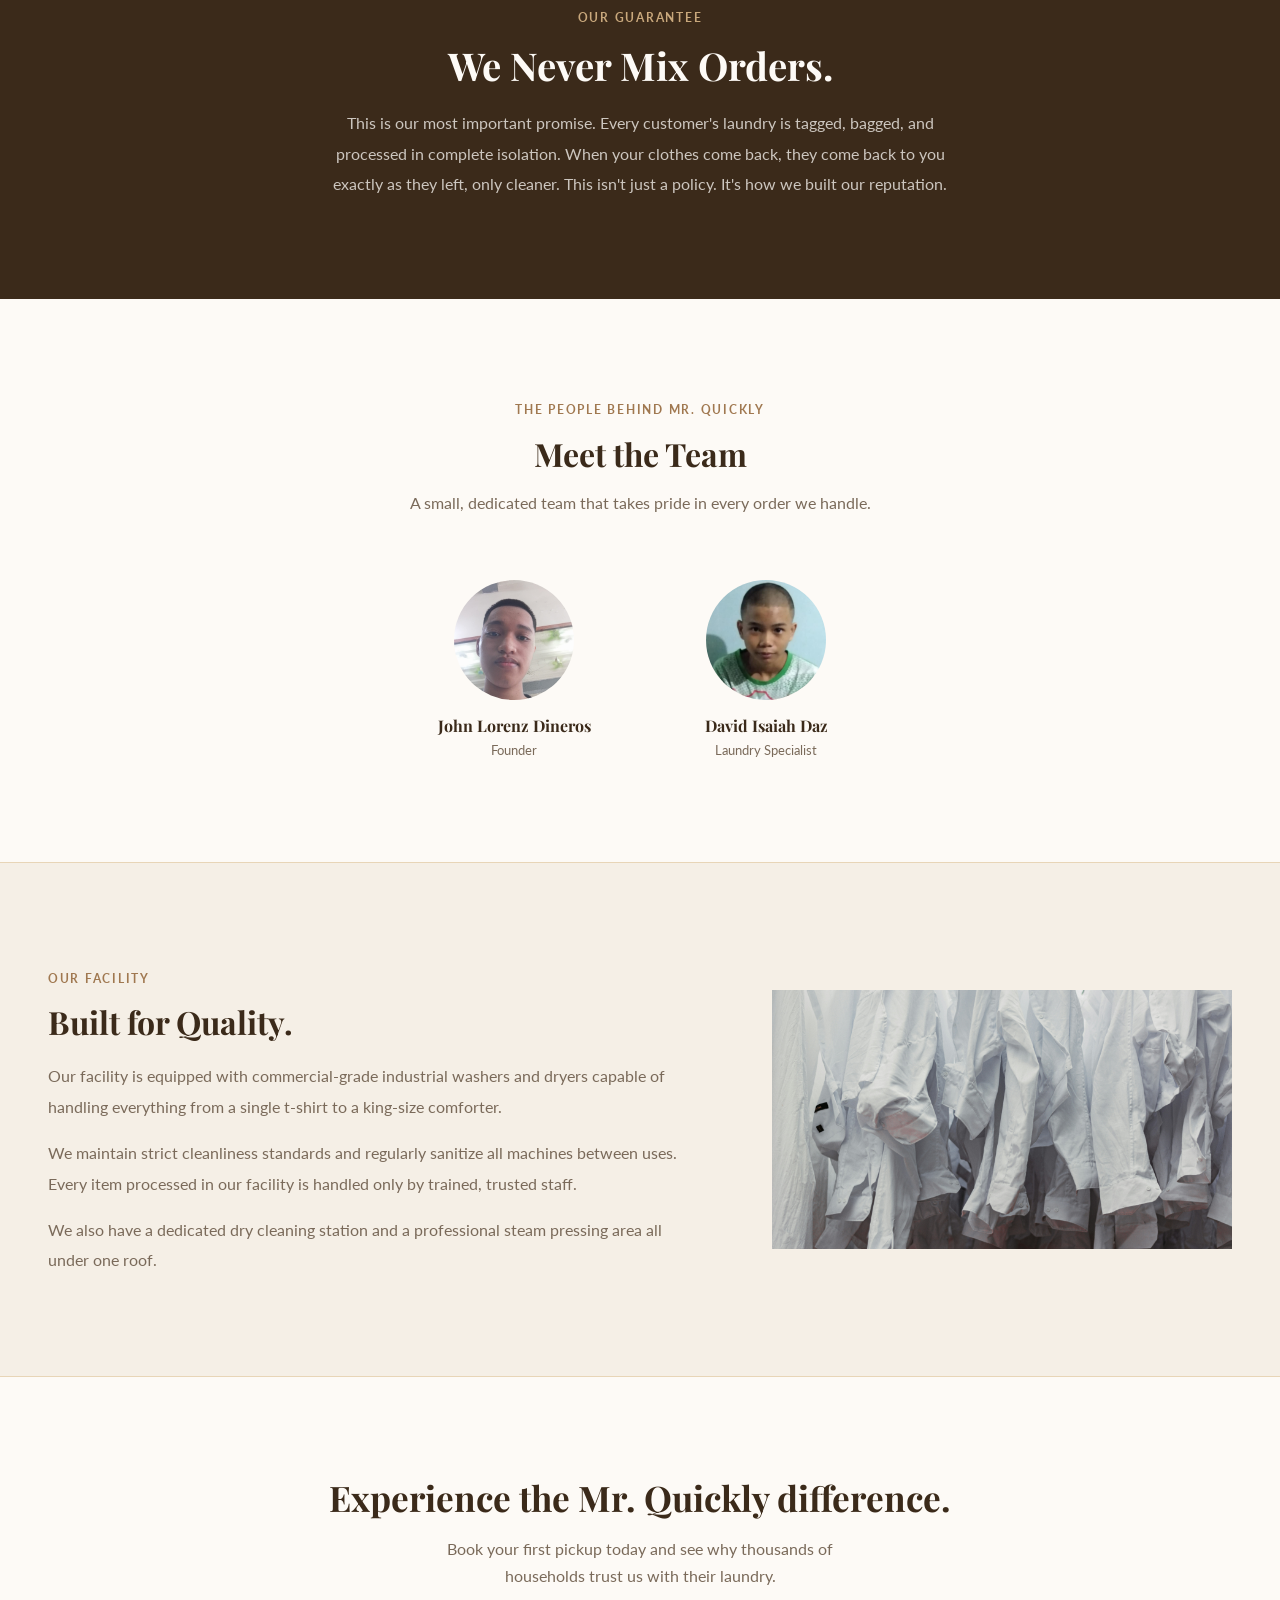
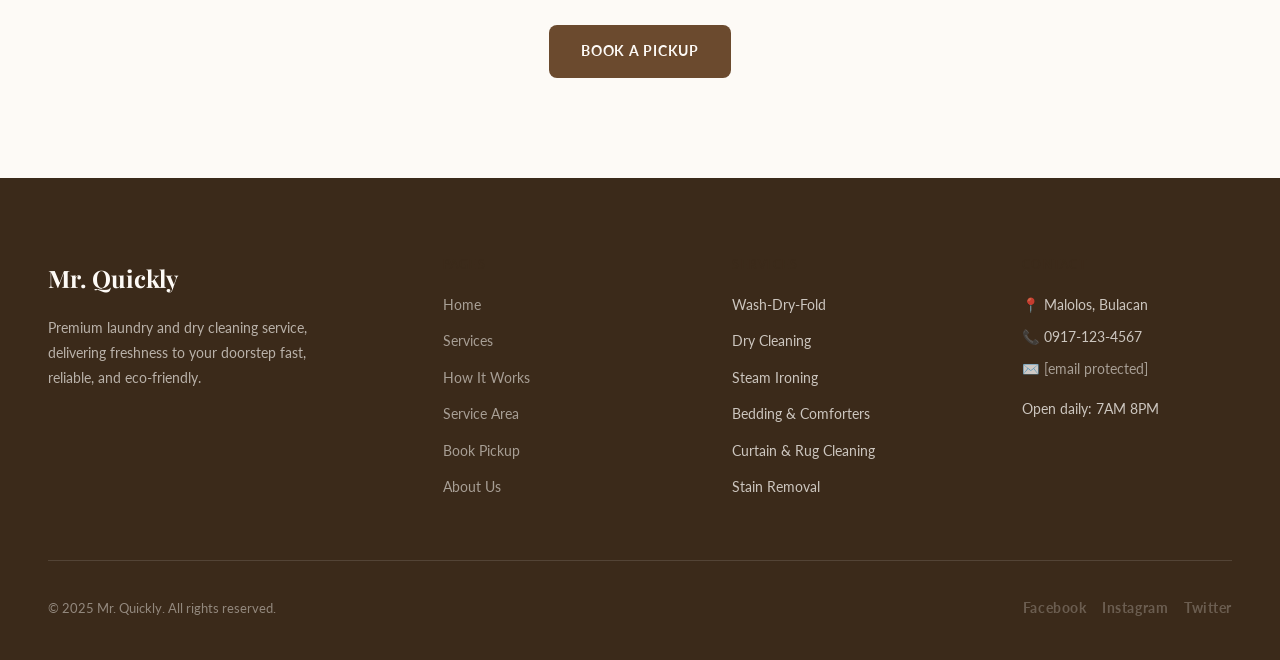
==== commit 326fff24: "revert" ====
--- a/about.html
+++ b/about.html
@@ -11,9 +11,7 @@
   <!-- NAVBAR -->
   <nav class="navbar">
     <div class="navbar-inner">
-      <a href="index.html" class="navbar-logo">
-        <img src="img/logo.png" alt="Logo" class="navbar-logo-img">
-      </a>
+      <a href="index.html" class="navbar-logo">Mr. Quickly</a>
       <ul class="navbar-links">
         <li><a href="index.html">Home</a></li>
         <li><a href="services.html">Services</a></li>
